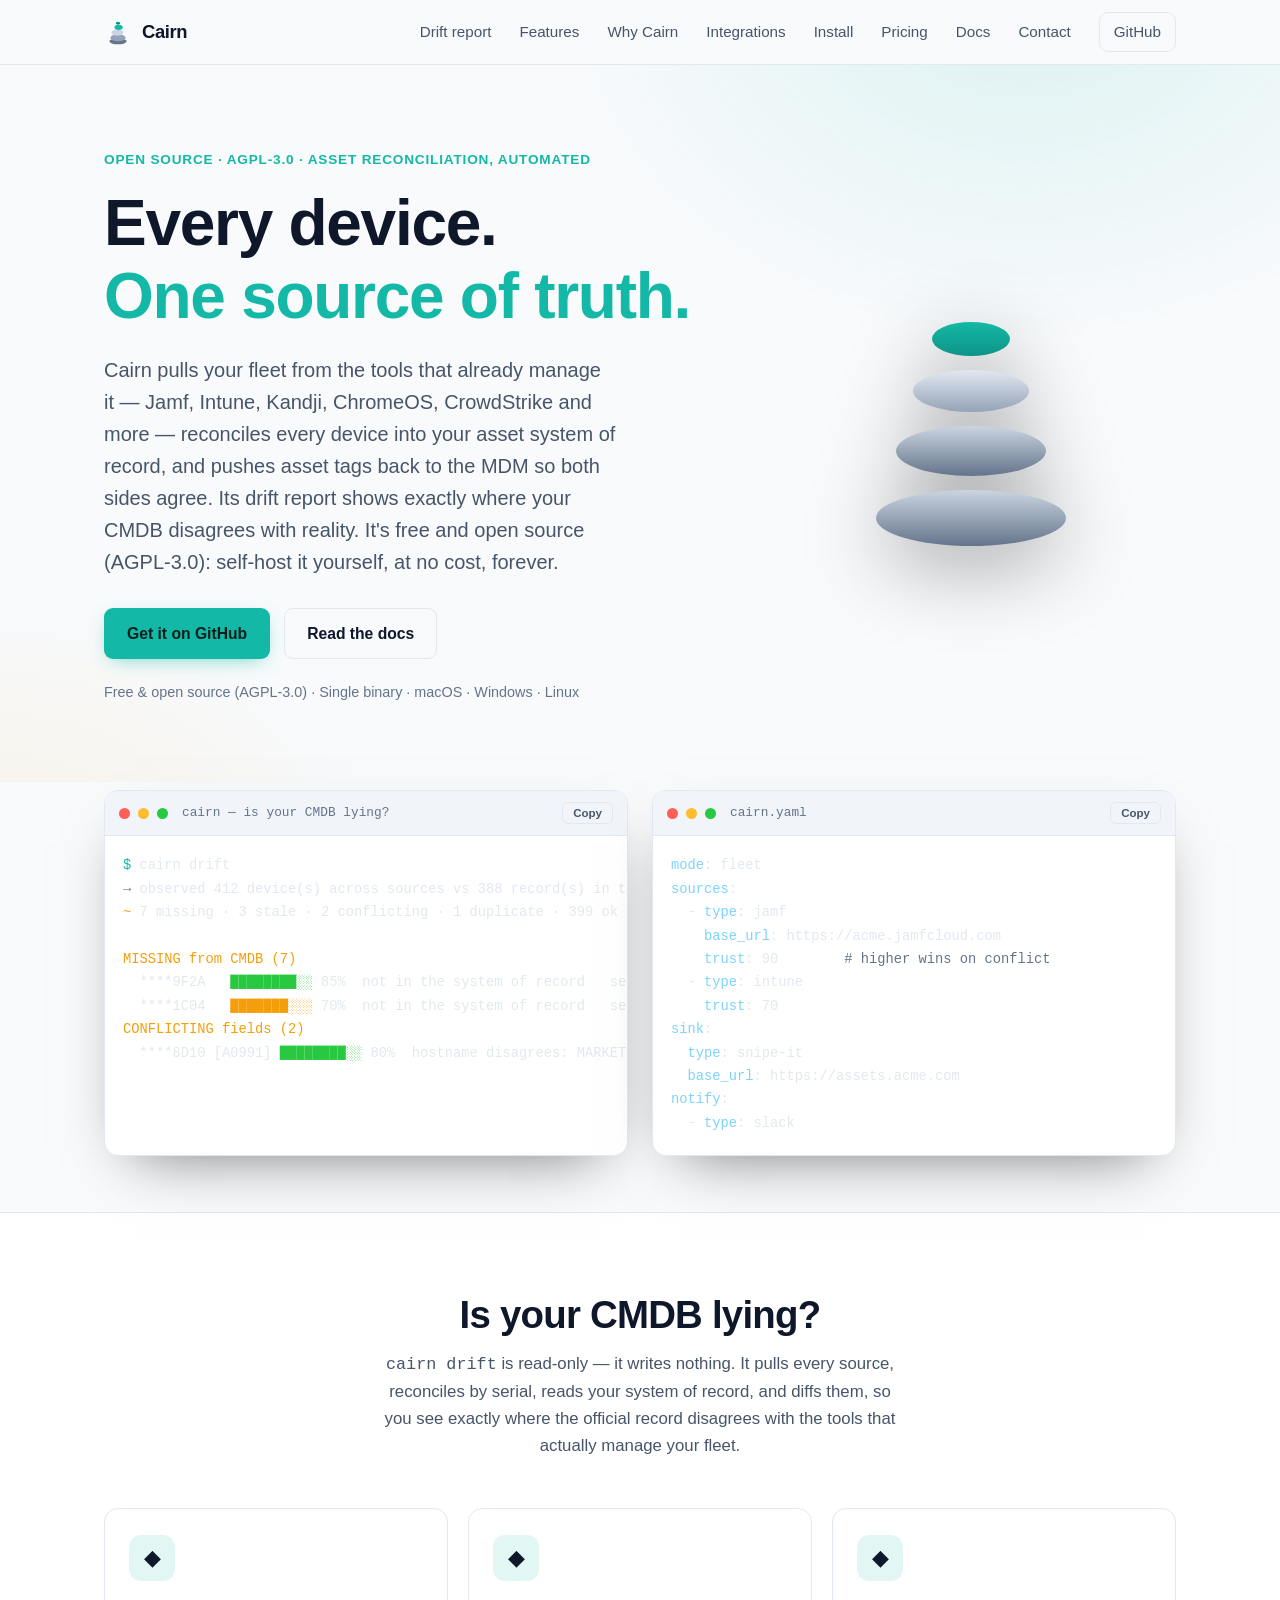
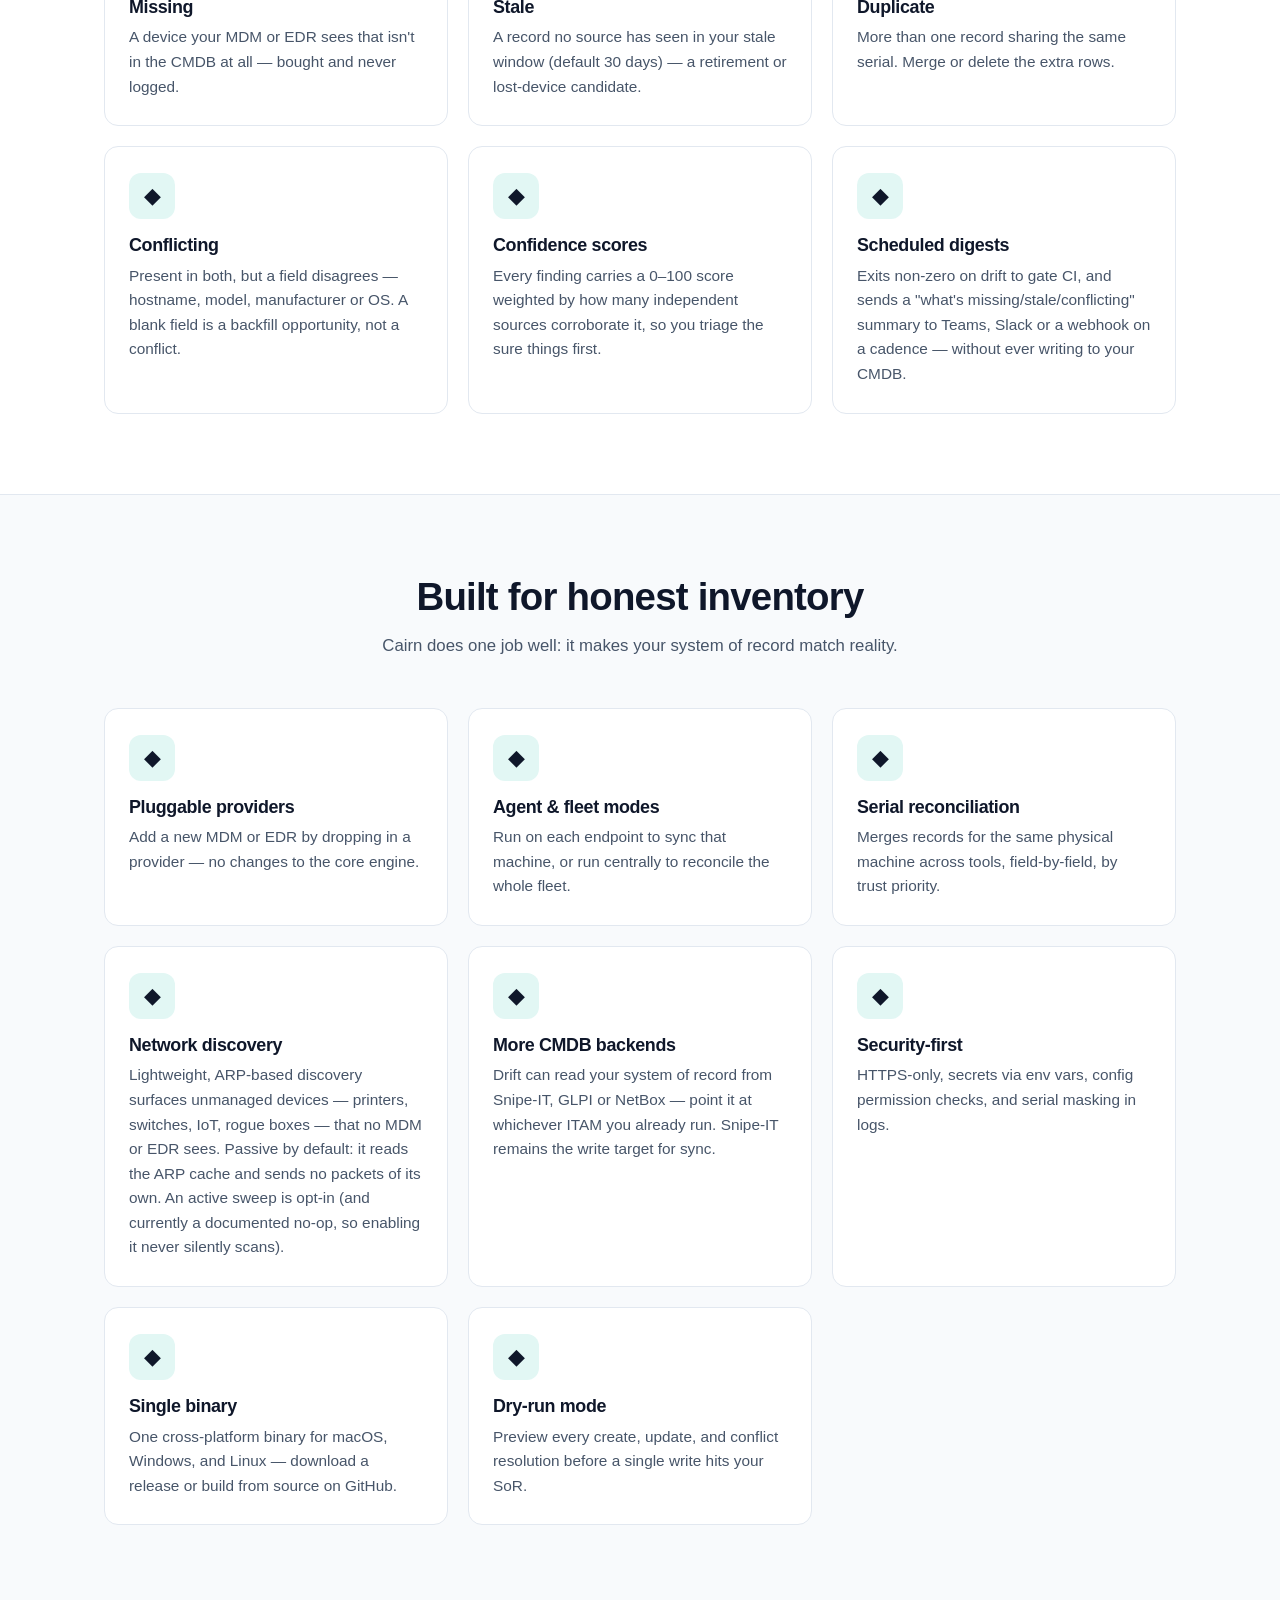
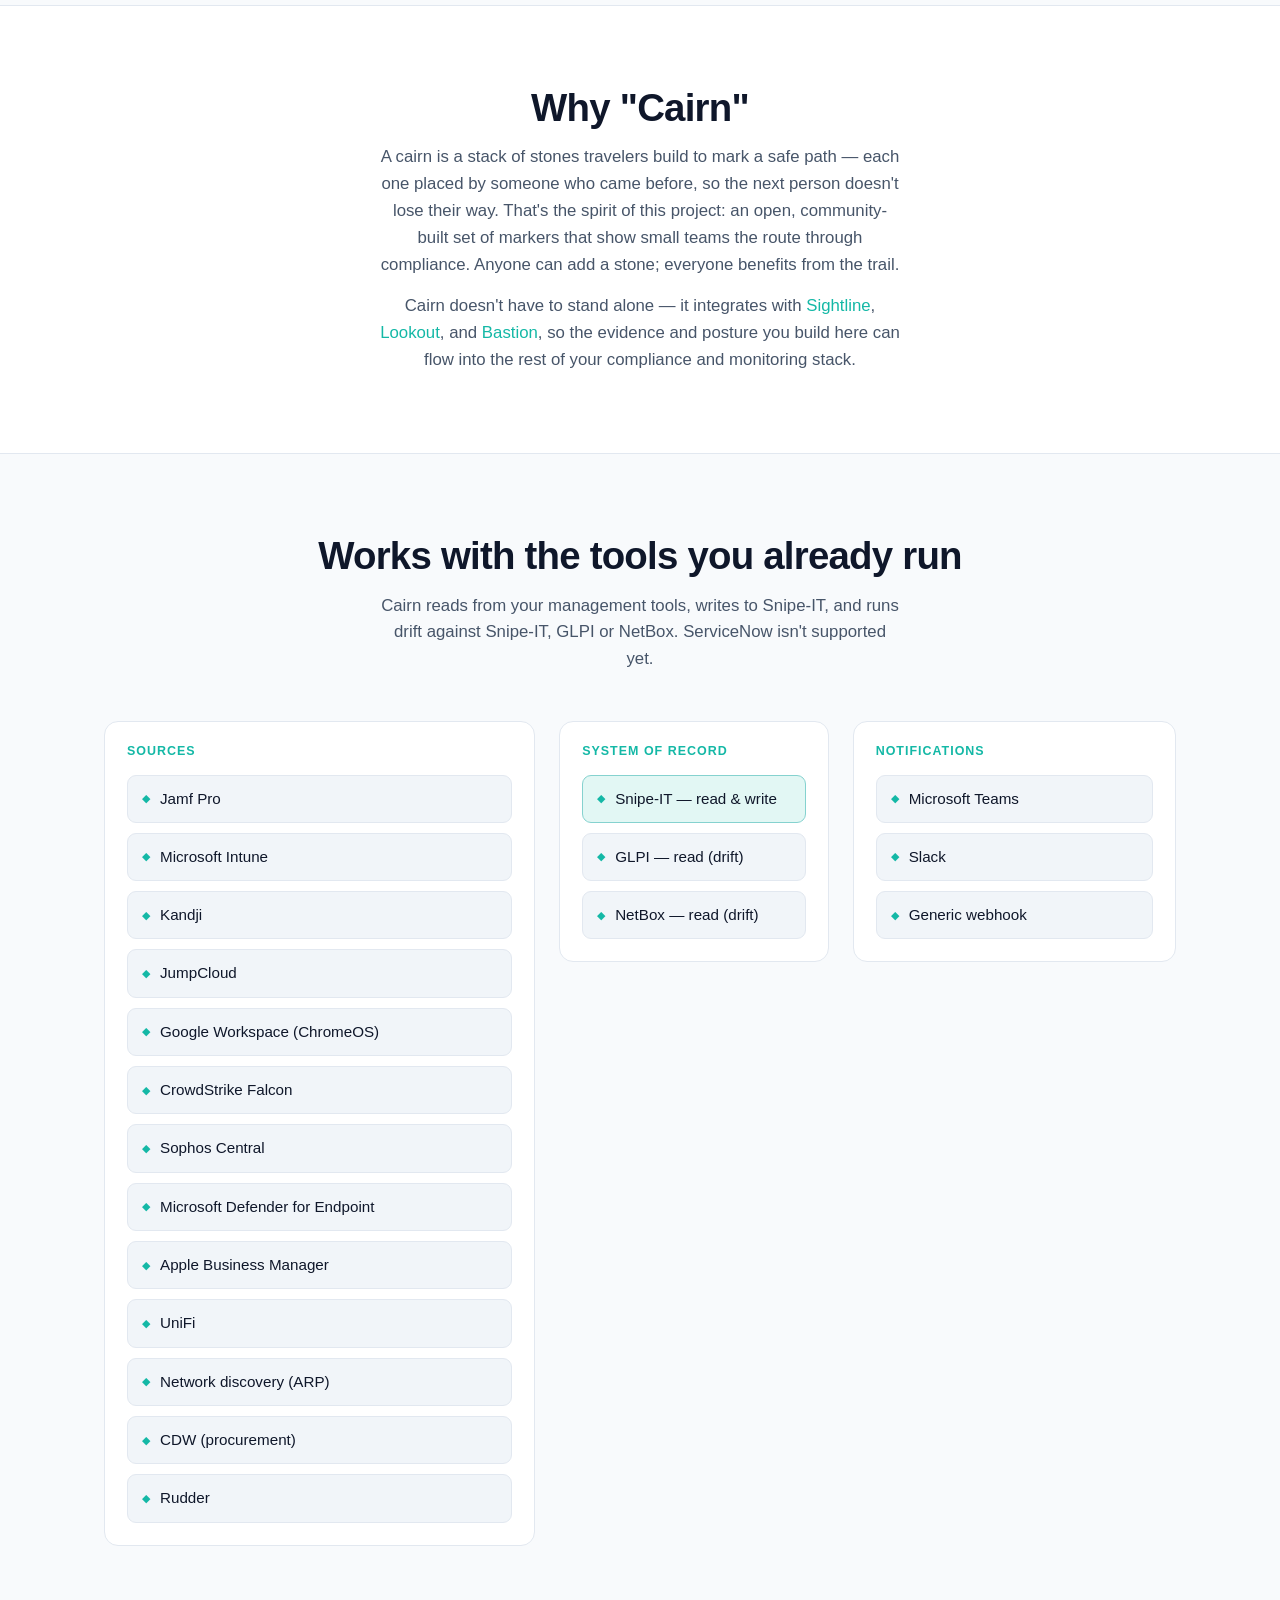
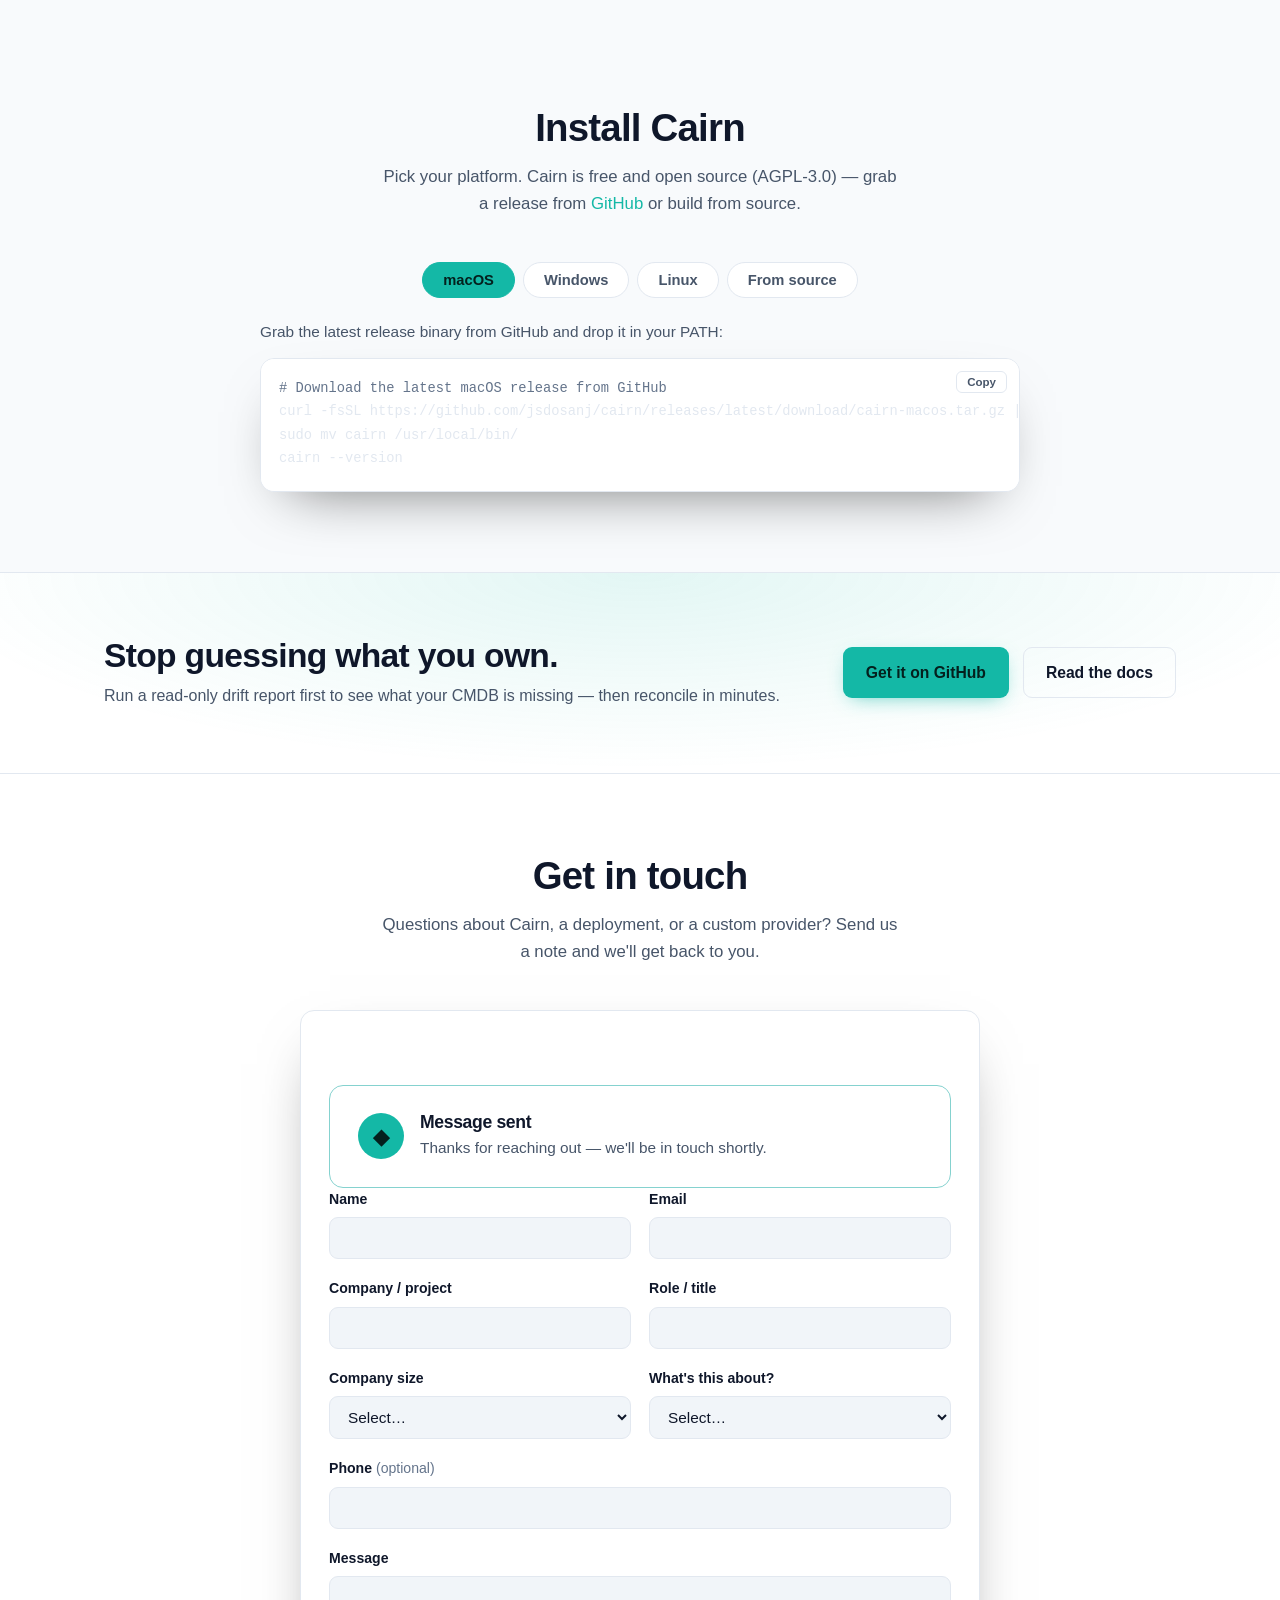
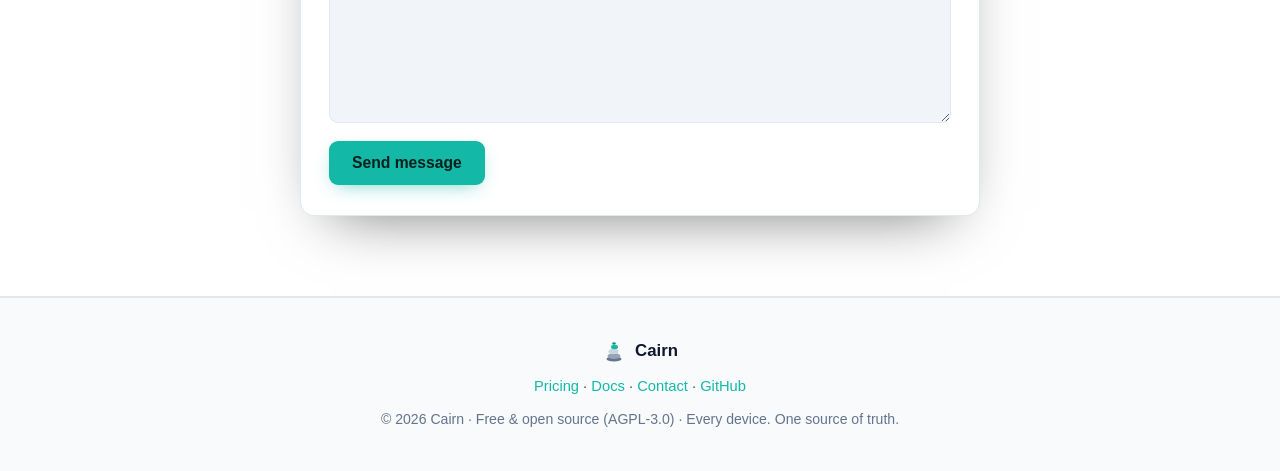
==== site/index.html @ 3c2671d0 "Add 'site/' from commit '2ab74d9936f3f1d1971371002f80a25f2d3b80e1' git-subtree-dir: site git-subtree" ====
<!DOCTYPE html>
<html lang="en">
<head>
  <meta charset="UTF-8">
  <meta name="viewport" content="width=device-width, initial-scale=1.0">
  <meta http-equiv="Content-Security-Policy" content="default-src 'self'; script-src 'self' 'unsafe-inline'; style-src 'self' 'unsafe-inline'; img-src 'self' data:; font-src 'self'; connect-src 'self'; form-action 'self' https://formsubmit.co; frame-ancestors 'none'; base-uri 'self'; object-src 'none'">
  <meta name="referrer" content="strict-origin-when-cross-origin">
  <title>Snipe-IT Reconciliation &amp; Device Sync Tool | Cairn</title>
  <meta name="description" content="Cairn is a free, open-source Snipe-IT reconciliation tool. Sync device inventory from 12+ MDM and EDR sources — Jamf, Intune, CrowdStrike — into one source of truth, and run a drift report that shows where your CMDB disagrees with reality.">
  <link rel="canonical" href="https://dosanjhlabs.com/cairn/">
  <meta name="robots" content="index, follow, max-image-preview:large, max-snippet:-1">
  <meta name="keywords" content="Snipe-IT integration, Snipe-IT sync, device reconciliation, asset reconciliation, IT asset management, drift report, CMDB drift, Jamf to Snipe-IT, Intune Snipe-IT sync, MDM EDR inventory sync, CrowdStrike asset sync, GLPI, NetBox, network discovery, open source asset management, fleet reconciliation tool">
  <meta name="theme-color" content="#0a0f1c">

  <link rel="icon" type="image/svg+xml" href="assets/cairn.svg">
  <link rel="icon" type="image/png" sizes="32x32" href="assets/favicon-32.png">
  <link rel="icon" href="assets/favicon.ico" sizes="any">
  <link rel="apple-touch-icon" href="assets/apple-touch-icon.png">

  <link rel="preconnect" href="https://fonts.googleapis.com">
  <link rel="preconnect" href="https://fonts.gstatic.com" crossorigin>
  <link rel="stylesheet" href="assets/styles.css">

  <meta property="og:type" content="website">
  <meta property="og:site_name" content="Cairn">
  <meta property="og:title" content="Snipe-IT Reconciliation &amp; Device Sync Tool | Cairn">
  <meta property="og:description" content="Cairn is a free, open-source Snipe-IT reconciliation tool. Sync device inventory from 12+ MDM and EDR sources into one source of truth.">
  <meta property="og:url" content="https://dosanjhlabs.com/cairn/">
  <meta property="og:image" content="https://dosanjhlabs.com/cairn/assets/og-image.png">
  <meta property="og:image:width" content="1200">
  <meta property="og:image:height" content="630">
  <meta property="og:image:alt" content="Cairn — Snipe-IT device reconciliation, automated.">

  <meta name="twitter:card" content="summary_large_image">
  <meta name="twitter:title" content="Snipe-IT Reconciliation &amp; Device Sync Tool | Cairn">
  <meta name="twitter:description" content="Free, open-source Snipe-IT reconciliation tool. Sync 12+ MDM and EDR sources into one source of truth.">
  <meta name="twitter:image" content="https://dosanjhlabs.com/cairn/assets/og-image.png">

  <script type="application/ld+json">
  {
    "@context": "https://schema.org",
    "@graph": [
      {
        "@type": "SoftwareApplication",
        "name": "Cairn",
        "applicationCategory": "BusinessApplication",
        "applicationSubCategory": "IT Asset Management",
        "operatingSystem": "Linux, Windows, macOS",
        "url": "https://dosanjhlabs.com/cairn/",
        "downloadUrl": "https://github.com/jsdosanj/cairn/releases",
        "softwareHelp": "https://dosanjhlabs.com/cairn/docs.html",
        "description": "Cairn is a free, open-source device and asset reconciliation tool that pulls device inventory from 12+ MDM and EDR sources (Jamf, Intune, Kandji, JumpCloud, CrowdStrike, Defender, Sophos and more) and syncs one reconciled source of truth into Snipe-IT.",
        "license": "https://www.gnu.org/licenses/agpl-3.0.html",
        "isAccessibleForFree": true,
        "image": "https://dosanjhlabs.com/cairn/assets/og-image.png",
        "offers": {
          "@type": "Offer",
          "price": "0",
          "priceCurrency": "USD",
          "availability": "https://schema.org/InStock"
        },
        "author": {
          "@type": "Organization",
          "name": "Cairn"
        }
      },
      {
        "@type": "SoftwareSourceCode",
        "name": "Cairn",
        "description": "Open-source (AGPL-3.0) fleet and device reconciliation tool that syncs MDM and EDR inventory into Snipe-IT.",
        "codeRepository": "https://github.com/jsdosanj/cairn",
        "license": "https://www.gnu.org/licenses/agpl-3.0.html",
        "programmingLanguage": "Go",
        "url": "https://dosanjhlabs.com/cairn/"
      },
      {
        "@type": "Organization",
        "name": "Cairn",
        "url": "https://dosanjhlabs.com/cairn/",
        "logo": "https://dosanjhlabs.com/cairn/assets/apple-touch-icon.png",
        "sameAs": [
          "https://github.com/jsdosanj/cairn"
        ]
      }
    ]
  }
  </script>
</head>
<body>
  <a class="skip-link" href="#main">Skip to content</a>

  <header class="nav" id="top">
    <div class="container nav__inner">
      <a class="brand" href="#top" aria-label="Cairn home">
        <img class="brand__mark" src="assets/cairn.svg" alt="" width="28" height="28">
        <span class="brand__name">Cairn</span>
      </a>

      <button class="nav__toggle" id="navToggle" aria-label="Toggle navigation menu" aria-expanded="false" aria-controls="navLinks">
        <span class="nav__bar"></span>
        <span class="nav__bar"></span>
        <span class="nav__bar"></span>
      </button>

      <nav class="nav__links" id="navLinks" aria-label="Primary">
        <a href="#drift">Drift report</a>
        <a href="#features">Features</a>
        <a href="#why">Why Cairn</a>
        <a href="#integrations">Integrations</a>
        <a href="#install">Install</a>
        <a href="pricing.html">Pricing</a>
        <a href="docs.html">Docs</a>
        <a href="#contact">Contact</a>
        <a class="nav__github" href="https://github.com/jsdosanj/cairn" target="_blank" rel="noopener">GitHub</a>
      </nav>
    </div>
  </header>

  <main id="main">
    <!-- HERO -->
    <section class="hero">
      <div class="container hero__inner">
        <div class="hero__copy">
          <p class="eyebrow">Open source · AGPL-3.0 · Asset reconciliation, automated</p>
          <h1 class="hero__title">Every device.<br><span class="accent">One source of truth.</span></h1>
          <p class="hero__lead">
            Cairn pulls your fleet from the tools that already manage it — Jamf, Intune,
            Kandji, ChromeOS, CrowdStrike and more — reconciles every device into your
            asset system of record, and pushes asset tags back to the MDM so both sides
            agree. Its drift report shows exactly where your CMDB disagrees with reality.
            It's free and open source (AGPL-3.0): self-host it yourself, at no cost,
            forever.
          </p>
          <div class="hero__cta">
            <a class="btn btn--primary" href="https://github.com/jsdosanj/cairn" target="_blank" rel="noopener">Get it on GitHub</a>
            <a class="btn btn--ghost" href="docs.html">Read the docs</a>
          </div>
          <p class="hero__meta">Free &amp; open source (AGPL-3.0) · Single binary · macOS · Windows · Linux</p>
        </div>

        <div class="hero__art" aria-hidden="true">
          <div class="cairn-stack">
            <span class="stone stone--1"></span>
            <span class="stone stone--2"></span>
            <span class="stone stone--3"></span>
            <span class="stone stone--4"></span>
          </div>
        </div>
      </div>
    </section>

    <!-- TERMINAL / CODE -->
    <section class="demo">
      <div class="container demo__grid">
        <figure class="terminal" aria-label="Example Cairn drift report output">
          <figcaption class="terminal__bar">
            <span class="dot"></span><span class="dot"></span><span class="dot"></span>
            <span class="terminal__title">cairn — is your CMDB lying?</span>
            <button class="copy-btn" type="button" data-copy="#snippet-cmd" aria-label="Copy command">Copy</button>
          </figcaption>
          <pre class="terminal__body"><code id="snippet-cmd"><span class="c-prompt">$</span> cairn drift
<span class="c-muted">→</span> observed 412 device(s) across sources vs 388 record(s) in the CMDB
<span class="c-warn">~</span> 7 missing · 3 stale · 2 conflicting · 1 duplicate · 399 ok

<span class="c-warn">MISSING from CMDB (7)</span>
  ****9F2A   <span class="c-ok">████████░░</span> 85%  not in the system of record   seen by: jamf, crowdstrike
  ****1C04   <span class="c-warn">███████░░░</span> 70%  not in the system of record   seen by: intune
<span class="c-warn">CONFLICTING fields (2)</span>
  ****8D10 [A0991] <span class="c-ok">████████░░</span> 80%  hostname disagrees: MARKETING-07 ≠ mktg-laptop-7</code></pre>
        </figure>

        <figure class="terminal" aria-label="Example Cairn YAML configuration">
          <figcaption class="terminal__bar">
            <span class="dot"></span><span class="dot"></span><span class="dot"></span>
            <span class="terminal__title">cairn.yaml</span>
            <button class="copy-btn" type="button" data-copy="#snippet-yaml" aria-label="Copy config">Copy</button>
          </figcaption>
          <pre class="terminal__body"><code id="snippet-yaml"><span class="c-key">mode</span>: fleet
<span class="c-key">sources</span>:
  - <span class="c-key">type</span>: jamf
    <span class="c-key">base_url</span>: https://acme.jamfcloud.com
    <span class="c-key">trust</span>: 90        <span class="c-muted"># higher wins on conflict</span>
  - <span class="c-key">type</span>: intune
    <span class="c-key">trust</span>: 70
<span class="c-key">sink</span>:
  <span class="c-key">type</span>: snipe-it
  <span class="c-key">base_url</span>: https://assets.acme.com
<span class="c-key">notify</span>:
  - <span class="c-key">type</span>: slack</code></pre>
        </figure>
      </div>
    </section>

    <!-- DRIFT -->
    <section class="section section--alt" id="drift">
      <div class="container">
        <h2 class="section__title">Is your CMDB lying?</h2>
        <p class="section__sub">
          <code>cairn drift</code> is read-only — it writes nothing. It pulls every source,
          reconciles by serial, reads your system of record, and diffs them, so you see
          exactly where the official record disagrees with the tools that actually manage your fleet.
        </p>

        <ul class="grid grid--features">
          <li class="card">
            <span class="card__icon" aria-hidden="true">◆</span>
            <h3>Missing</h3>
            <p>A device your MDM or EDR sees that isn't in the CMDB at all — bought and never logged.</p>
          </li>
          <li class="card">
            <span class="card__icon" aria-hidden="true">◆</span>
            <h3>Stale</h3>
            <p>A record no source has seen in your stale window (default 30 days) — a retirement or lost-device candidate.</p>
          </li>
          <li class="card">
            <span class="card__icon" aria-hidden="true">◆</span>
            <h3>Duplicate</h3>
            <p>More than one record sharing the same serial. Merge or delete the extra rows.</p>
          </li>
          <li class="card">
            <span class="card__icon" aria-hidden="true">◆</span>
            <h3>Conflicting</h3>
            <p>Present in both, but a field disagrees — hostname, model, manufacturer or OS. A blank field is a backfill opportunity, not a conflict.</p>
          </li>
          <li class="card">
            <span class="card__icon" aria-hidden="true">◆</span>
            <h3>Confidence scores</h3>
            <p>Every finding carries a 0–100 score weighted by how many independent sources corroborate it, so you triage the sure things first.</p>
          </li>
          <li class="card">
            <span class="card__icon" aria-hidden="true">◆</span>
            <h3>Scheduled digests</h3>
            <p>Exits non-zero on drift to gate CI, and sends a "what's missing/stale/conflicting" summary to Teams, Slack or a webhook on a cadence — without ever writing to your CMDB.</p>
          </li>
        </ul>
      </div>
    </section>

    <!-- FEATURES -->
    <section class="section" id="features">
      <div class="container">
        <h2 class="section__title">Built for honest inventory</h2>
        <p class="section__sub">Cairn does one job well: it makes your system of record match reality.</p>

        <ul class="grid grid--features">
          <li class="card">
            <span class="card__icon" aria-hidden="true">◆</span>
            <h3>Pluggable providers</h3>
            <p>Add a new MDM or EDR by dropping in a provider — no changes to the core engine.</p>
          </li>
          <li class="card">
            <span class="card__icon" aria-hidden="true">◆</span>
            <h3>Agent &amp; fleet modes</h3>
            <p>Run on each endpoint to sync that machine, or run centrally to reconcile the whole fleet.</p>
          </li>
          <li class="card">
            <span class="card__icon" aria-hidden="true">◆</span>
            <h3>Serial reconciliation</h3>
            <p>Merges records for the same physical machine across tools, field-by-field, by trust priority.</p>
          </li>
          <li class="card">
            <span class="card__icon" aria-hidden="true">◆</span>
            <h3>Network discovery</h3>
            <p>Lightweight, ARP-based discovery surfaces unmanaged devices — printers, switches, IoT, rogue boxes — that no MDM or EDR sees. Passive by default: it reads the ARP cache and sends no packets of its own. An active sweep is opt-in (and currently a documented no-op, so enabling it never silently scans).</p>
          </li>
          <li class="card">
            <span class="card__icon" aria-hidden="true">◆</span>
            <h3>More CMDB backends</h3>
            <p>Drift can read your system of record from Snipe-IT, GLPI or NetBox — point it at whichever ITAM you already run. Snipe-IT remains the write target for sync.</p>
          </li>
          <li class="card">
            <span class="card__icon" aria-hidden="true">◆</span>
            <h3>Security-first</h3>
            <p>HTTPS-only, secrets via env vars, config permission checks, and serial masking in logs.</p>
          </li>
          <li class="card">
            <span class="card__icon" aria-hidden="true">◆</span>
            <h3>Single binary</h3>
            <p>One cross-platform binary for macOS, Windows, and Linux — download a release or build from source on GitHub.</p>
          </li>
          <li class="card">
            <span class="card__icon" aria-hidden="true">◆</span>
            <h3>Dry-run mode</h3>
            <p>Preview every create, update, and conflict resolution before a single write hits your SoR.</p>
          </li>
        </ul>
      </div>
    </section>

    <!-- WHY CAIRN -->
    <section class="section section--alt" id="why">
      <div class="container">
        <h2 class="section__title">Why "Cairn"</h2>
        <p class="section__sub">
          A cairn is a stack of stones travelers build to mark a safe path — each one placed by
          someone who came before, so the next person doesn't lose their way. That's the spirit of
          this project: an open, community-built set of markers that show small teams the route
          through compliance. Anyone can add a stone; everyone benefits from the trail.
        </p>
        <p class="section__sub">
          Cairn doesn't have to stand alone — it integrates with
          <a href="https://dosanjhlabs.com/sightline/" target="_blank" rel="noopener">Sightline</a>,
          <a href="https://dosanjhlabs.com/lookout/" target="_blank" rel="noopener">Lookout</a>, and
          <a href="https://dosanjhlabs.com/bastion/" target="_blank" rel="noopener">Bastion</a>,
          so the evidence and posture you build here can flow into the rest of your compliance and
          monitoring stack.
        </p>
      </div>
    </section>

    <!-- INTEGRATIONS -->
    <section class="section" id="integrations">
      <div class="container">
        <h2 class="section__title">Works with the tools you already run</h2>
        <p class="section__sub">Cairn reads from your management tools, writes to Snipe-IT, and runs drift against Snipe-IT, GLPI or NetBox. ServiceNow isn't supported yet.</p>

        <div class="integrations">
          <div class="integrations__group">
            <h3 class="integrations__label">Sources</h3>
            <ul class="logos">
              <li class="logo"><span class="logo__mark" aria-hidden="true">◆</span> Jamf Pro</li>
              <li class="logo"><span class="logo__mark" aria-hidden="true">◆</span> Microsoft Intune</li>
              <li class="logo"><span class="logo__mark" aria-hidden="true">◆</span> Kandji</li>
              <li class="logo"><span class="logo__mark" aria-hidden="true">◆</span> JumpCloud</li>
              <li class="logo"><span class="logo__mark" aria-hidden="true">◆</span> Google Workspace (ChromeOS)</li>
              <li class="logo"><span class="logo__mark" aria-hidden="true">◆</span> CrowdStrike Falcon</li>
              <li class="logo"><span class="logo__mark" aria-hidden="true">◆</span> Sophos Central</li>
              <li class="logo"><span class="logo__mark" aria-hidden="true">◆</span> Microsoft Defender for Endpoint</li>
              <li class="logo"><span class="logo__mark" aria-hidden="true">◆</span> Apple Business Manager</li>
              <li class="logo"><span class="logo__mark" aria-hidden="true">◆</span> UniFi</li>
              <li class="logo"><span class="logo__mark" aria-hidden="true">◆</span> Network discovery (ARP)</li>
              <li class="logo"><span class="logo__mark" aria-hidden="true">◆</span> CDW (procurement)</li>
              <li class="logo"><span class="logo__mark" aria-hidden="true">◆</span> Rudder</li>
            </ul>
          </div>

          <div class="integrations__group">
            <h3 class="integrations__label">System of record</h3>
            <ul class="logos">
              <li class="logo logo--sink"><span class="logo__mark" aria-hidden="true">◆</span> Snipe-IT — read &amp; write</li>
              <li class="logo"><span class="logo__mark" aria-hidden="true">◆</span> GLPI — read (drift)</li>
              <li class="logo"><span class="logo__mark" aria-hidden="true">◆</span> NetBox — read (drift)</li>
            </ul>
          </div>

          <div class="integrations__group">
            <h3 class="integrations__label">Notifications</h3>
            <ul class="logos">
              <li class="logo"><span class="logo__mark" aria-hidden="true">◆</span> Microsoft Teams</li>
              <li class="logo"><span class="logo__mark" aria-hidden="true">◆</span> Slack</li>
              <li class="logo"><span class="logo__mark" aria-hidden="true">◆</span> Generic webhook</li>
            </ul>
          </div>
        </div>
      </div>
    </section>

    <!-- INSTALL -->
    <section class="section" id="install">
      <div class="container">
        <h2 class="section__title">Install Cairn</h2>
        <p class="section__sub">Pick your platform. Cairn is free and open source (AGPL-3.0) — grab a release from <a href="https://github.com/jsdosanj/cairn" target="_blank" rel="noopener">GitHub</a> or build from source.</p>

        <div class="tabs" role="tablist" aria-label="Install options">
          <button class="tab is-active" role="tab" id="tab-macos" aria-selected="true" aria-controls="panel-macos">macOS</button>
          <button class="tab" role="tab" id="tab-windows" aria-selected="false" aria-controls="panel-windows" tabindex="-1">Windows</button>
          <button class="tab" role="tab" id="tab-linux" aria-selected="false" aria-controls="panel-linux" tabindex="-1">Linux</button>
          <button class="tab" role="tab" id="tab-pip" aria-selected="false" aria-controls="panel-pip" tabindex="-1">From source</button>
        </div>

        <div class="tabpanels">
          <div class="tabpanel is-active" role="tabpanel" id="panel-macos" aria-labelledby="tab-macos">
            <p class="tabpanel__hint">Grab the latest release binary from GitHub and drop it in your PATH:</p>
            <div class="terminal terminal--plain">
              <button class="copy-btn copy-btn--corner" type="button" data-copy="#install-macos" aria-label="Copy macOS install commands">Copy</button>
              <pre class="terminal__body"><code id="install-macos"><span class="c-muted"># Download the latest macOS release from GitHub</span>
curl -fsSL https://github.com/jsdosanj/cairn/releases/latest/download/cairn-macos.tar.gz | tar xz
sudo mv cairn /usr/local/bin/
cairn --version</code></pre>
            </div>
          </div>

          <div class="tabpanel" role="tabpanel" id="panel-windows" aria-labelledby="tab-windows" hidden>
            <p class="tabpanel__hint">Download the release .zip from GitHub and extract it:</p>
            <div class="terminal terminal--plain">
              <button class="copy-btn copy-btn--corner" type="button" data-copy="#install-windows" aria-label="Copy Windows install commands">Copy</button>
              <pre class="terminal__body"><code id="install-windows"><span class="c-muted"># PowerShell — download the latest Windows release and extract</span>
Invoke-WebRequest `
  https://github.com/jsdosanj/cairn/releases/latest/download/cairn-windows-x64.zip `
  -OutFile cairn.zip
Expand-Archive cairn.zip -DestinationPath "$Env:ProgramFiles\Cairn"
cairn --version</code></pre>
            </div>
          </div>

          <div class="tabpanel" role="tabpanel" id="panel-linux" aria-labelledby="tab-linux" hidden>
            <p class="tabpanel__hint">Install the <code>.deb</code> on Debian/Ubuntu, or use the tarball anywhere:</p>
            <div class="terminal terminal--plain">
              <button class="copy-btn copy-btn--corner" type="button" data-copy="#install-linux" aria-label="Copy Linux install commands">Copy</button>
              <pre class="terminal__body"><code id="install-linux"><span class="c-muted"># Debian / Ubuntu (.deb)</span>
curl -fsSLO https://github.com/jsdosanj/cairn/releases/latest/download/cairn-linux.deb
sudo dpkg -i cairn-linux.deb

<span class="c-muted"># Or the portable tarball</span>
curl -fsSL https://github.com/jsdosanj/cairn/releases/latest/download/cairn-linux.tar.gz | tar xz
sudo mv cairn /usr/local/bin/</code></pre>
            </div>
          </div>

          <div class="tabpanel" role="tabpanel" id="panel-pip" aria-labelledby="tab-pip" hidden>
            <p class="tabpanel__hint">Clone the repo and build the open-source binary yourself:</p>
            <div class="terminal terminal--plain">
              <button class="copy-btn copy-btn--corner" type="button" data-copy="#install-pip" aria-label="Copy build-from-source commands">Copy</button>
              <pre class="terminal__body"><code id="install-pip"><span class="c-muted"># Clone and build from source (AGPL-3.0)</span>
git clone https://github.com/jsdosanj/cairn.git
cd cairn
make build &amp;&amp; sudo mv ./bin/cairn /usr/local/bin/

<span class="c-muted"># then generate a starter config</span>
cairn init &gt; cairn.yaml</code></pre>
            </div>
          </div>
        </div>
      </div>
    </section>

    <!-- CTA STRIP -->
    <section class="cta-strip">
      <div class="container cta-strip__inner">
        <div>
          <h2>Stop guessing what you own.</h2>
          <p>Run a read-only drift report first to see what your CMDB is missing — then reconcile in minutes.</p>
        </div>
        <div class="cta-strip__buttons">
          <a class="btn btn--primary" href="https://github.com/jsdosanj/cairn" target="_blank" rel="noopener">Get it on GitHub</a>
          <a class="btn btn--ghost" href="docs.html">Read the docs</a>
        </div>
      </div>
    </section>

    <!-- CONTACT -->
    <section class="section section--alt" id="contact">
      <div class="container contact">
        <h2 class="section__title">Get in touch</h2>
        <p class="section__sub">Questions about Cairn, a deployment, or a custom provider? Send us a note and we'll get back to you.</p>

        <div class="contact__card">
          <div id="ok" class="contact__ok" hidden>
            <span class="contact__ok-icon" aria-hidden="true">◆</span>
            <div>
              <h3>Message sent</h3>
              <p>Thanks for reaching out — we'll be in touch shortly.</p>
            </div>
          </div>

          <form id="cf" class="contact__form" method="POST" data-e="ZG90cy13aGlza3MuNnJAaWNsb3VkLmNvbQ==">
            <input type="hidden" name="_subject" value="New Cairn inquiry">
            <input type="hidden" name="_template" value="table">
            <input type="hidden" name="_captcha" value="false">
            <input type="hidden" name="_autoresponse" value="Thanks for reaching out about Cairn — we've received your message and someone will be in touch shortly. — Cairn, a Dosanjh Labs project">
            <input type="hidden" name="_next" value="https://dosanjhlabs.com/cairn/?sent=1#contact">
            <input type="hidden" name="Source" value="Cairn">
            <input type="text" name="_honey" style="display:none" tabindex="-1" autocomplete="off">

            <div class="contact__row">
              <div class="field">
                <label class="field__label" for="cf-name">Name</label>
                <input class="field__input" id="cf-name" type="text" name="Name" required autocomplete="name">
              </div>
              <div class="field">
                <label class="field__label" for="cf-email">Email</label>
                <input class="field__input" id="cf-email" type="email" name="email" required autocomplete="email">
              </div>
            </div>

            <div class="contact__row">
              <div class="field">
                <label class="field__label" for="cf-company">Company / project</label>
                <input class="field__input" id="cf-company" type="text" name="Company" autocomplete="organization">
              </div>
              <div class="field">
                <label class="field__label" for="cf-role">Role / title</label>
                <input class="field__input" id="cf-role" type="text" name="Role" autocomplete="organization-title">
              </div>
            </div>

            <div class="contact__row">
              <div class="field">
                <label class="field__label" for="cf-size">Company size</label>
                <select class="field__input" id="cf-size" name="Company size">
                  <option value="">Select…</option>
                  <option>Just me</option>
                  <option>2–25 people</option>
                  <option>26–250 people</option>
                  <option>250+ people</option>
                </select>
              </div>
              <div class="field">
                <label class="field__label" for="cf-topic">What's this about?</label>
                <select class="field__input" id="cf-topic" name="Topic">
                  <option value="">Select…</option>
                  <option>Using Cairn</option>
                  <option>Integrating with Sightline / Lookout / Bastion</option>
                  <option>Contributing</option>
                  <option>Support / bug</option>
                  <option>Something else</option>
                </select>
              </div>
            </div>

            <div class="field">
              <label class="field__label" for="cf-phone">Phone <span class="field__opt">(optional)</span></label>
              <input class="field__input" id="cf-phone" type="tel" name="Phone" autocomplete="tel">
            </div>

            <div class="field">
              <label class="field__label" for="cf-message">Message</label>
              <textarea class="field__input field__input--area" id="cf-message" name="Message" rows="5" required></textarea>
            </div>

            <button class="btn btn--primary" type="submit">Send message</button>
          </form>
        </div>
      </div>
    </section>
  </main>

  <footer class="footer">
    <div class="container footer__inner">
      <div class="footer__brand">
        <img src="assets/cairn.svg" alt="Cairn logo" width="24" height="24" loading="lazy" decoding="async">
        <span>Cairn</span>
      </div>
      <p class="footer__meta">
        <a href="pricing.html">Pricing</a> ·
        <a href="docs.html">Docs</a> ·
        <a href="#contact">Contact</a> ·
        <a href="https://github.com/jsdosanj/cairn" target="_blank" rel="noopener">GitHub</a>
      </p>
      <p class="footer__copy">© 2026 Cairn · Free &amp; open source (AGPL-3.0) · Every device. One source of truth.</p>
    </div>
  </footer>

  <script src="assets/main.js" defer></script>
  <script>
   (function(){try{var f=document.getElementById('cf');f.action='https://formsubmit.co/'+atob(f.getAttribute('data-e'));}catch(e){}})();
   if(location.search.indexOf('sent=1')>=0){var o=document.getElementById('ok'),f=document.getElementById('cf');if(o)o.hidden=false;if(f)f.style.display='none';}
  </script>
</body>
</html>
---- site/assets/styles.css ----
/* ============================================================
   Cairn — marketing site styles
   Pure CSS, no frameworks, no build step.
   ============================================================ */

:root {
  /* Palette — slate / stone with a teal accent */
  --stone-50:  #f8fafc;
  --stone-100: #f1f5f9;
  --stone-200: #e2e8f0;
  --stone-300: #cbd5e1;
  --stone-400: #94a3b8;
  --stone-500: #64748b;
  --stone-600: #475569;
  --stone-700: #334155;
  --stone-800: #1e293b;
  --stone-900: #0f172a;
  --stone-950: #0a0f1c;

  --accent:        #14b8a6;
  --accent-strong: #0d9488;
  --accent-soft:   rgba(20, 184, 166, 0.12);
  --amber:         #f59e0b;

  /* Semantic (dark-first) */
  --bg:            var(--stone-950);
  --bg-alt:        var(--stone-900);
  --surface:       #111a2e;
  --surface-2:     #16213b;
  --border:        rgba(148, 163, 184, 0.16);
  --text:          var(--stone-100);
  --text-muted:    var(--stone-400);
  --text-dim:      var(--stone-500);

  --radius:    14px;
  --radius-sm: 9px;
  --container: 1120px;
  --ease: cubic-bezier(0.22, 1, 0.36, 1);

  --font: -apple-system, BlinkMacSystemFont, "Segoe UI", Roboto, Helvetica,
          Arial, "Apple Color Emoji", "Segoe UI Emoji", sans-serif;
  --mono: ui-monospace, SFMono-Regular, "SF Mono", Menlo, Consolas,
          "Liberation Mono", monospace;
}

@media (prefers-color-scheme: light) {
  :root {
    --bg:         var(--stone-50);
    --bg-alt:     #ffffff;
    --surface:    #ffffff;
    --surface-2:  var(--stone-100);
    --border:     var(--stone-200);
    --text:       var(--stone-900);
    --text-muted: var(--stone-600);
    --text-dim:   var(--stone-500);
  }
}

/* ---------- Reset / base ---------- */
*, *::before, *::after { box-sizing: border-box; }

html { scroll-behavior: smooth; }

body {
  margin: 0;
  font-family: var(--font);
  background: var(--bg);
  color: var(--text);
  line-height: 1.6;
  -webkit-font-smoothing: antialiased;
  text-rendering: optimizeLegibility;
}

@media (prefers-reduced-motion: reduce) {
  html { scroll-behavior: auto; }
  * { transition: none !important; animation: none !important; }
}

h1, h2, h3 { line-height: 1.15; letter-spacing: -0.02em; margin: 0; }

a { color: var(--accent); text-decoration: none; }
a:hover { text-decoration: underline; }

img, svg { display: block; max-width: 100%; }

code { font-family: var(--mono); }

.container {
  width: 100%;
  max-width: var(--container);
  margin-inline: auto;
  padding-inline: 24px;
}

.accent { color: var(--accent); }

.skip-link {
  position: absolute;
  left: -9999px;
  top: 0;
  background: var(--accent);
  color: #04201d;
  padding: 10px 16px;
  border-radius: 0 0 var(--radius-sm) 0;
  z-index: 200;
  font-weight: 600;
}
.skip-link:focus { left: 0; }

:focus-visible {
  outline: 2px solid var(--accent);
  outline-offset: 2px;
  border-radius: 4px;
}

/* ---------- Buttons ---------- */
.btn {
  display: inline-flex;
  align-items: center;
  justify-content: center;
  gap: 8px;
  padding: 12px 22px;
  border-radius: var(--radius-sm);
  font-weight: 600;
  font-size: 0.98rem;
  border: 1px solid transparent;
  cursor: pointer;
  transition: transform 0.15s var(--ease), background 0.15s var(--ease),
              border-color 0.15s var(--ease), box-shadow 0.15s var(--ease);
}
.btn:hover { text-decoration: none; transform: translateY(-1px); }
.btn:active { transform: translateY(0); }

.btn--primary {
  background: var(--accent);
  color: #04201d;
  box-shadow: 0 6px 20px -8px rgba(20, 184, 166, 0.7);
}
.btn--primary:hover { background: var(--accent-strong); }

.btn--ghost {
  background: transparent;
  color: var(--text);
  border-color: var(--border);
}
.btn--ghost:hover { border-color: var(--accent); color: var(--accent); }

/* ---------- Nav ---------- */
.nav {
  position: sticky;
  top: 0;
  z-index: 100;
  background: color-mix(in srgb, var(--bg) 86%, transparent);
  backdrop-filter: saturate(140%) blur(10px);
  border-bottom: 1px solid var(--border);
}
.nav__inner {
  display: flex;
  align-items: center;
  justify-content: space-between;
  height: 64px;
}
.brand {
  display: inline-flex;
  align-items: center;
  gap: 10px;
  color: var(--text);
  font-weight: 700;
  font-size: 1.15rem;
  letter-spacing: -0.02em;
}
.brand:hover { text-decoration: none; }
.brand__mark { width: 28px; height: 28px; }

.nav__links {
  display: flex;
  align-items: center;
  gap: 28px;
}
.nav__links a {
  color: var(--text-muted);
  font-weight: 500;
  font-size: 0.95rem;
  transition: color 0.15s var(--ease);
}
.nav__links a:hover { color: var(--text); text-decoration: none; }
.nav__github {
  border: 1px solid var(--border);
  padding: 7px 14px;
  border-radius: var(--radius-sm);
}
.nav__github:hover { border-color: var(--accent); color: var(--accent) !important; }

.nav__toggle {
  display: none;
  flex-direction: column;
  gap: 5px;
  background: none;
  border: 0;
  padding: 8px;
  cursor: pointer;
}
.nav__bar {
  width: 22px;
  height: 2px;
  background: var(--text);
  border-radius: 2px;
  transition: transform 0.2s var(--ease), opacity 0.2s var(--ease);
}

/* ---------- Hero ---------- */
.hero {
  position: relative;
  overflow: hidden;
  padding: 84px 0 64px;
  background:
    radial-gradient(60% 80% at 80% -10%, var(--accent-soft), transparent 60%),
    radial-gradient(50% 60% at 0% 110%, rgba(245, 158, 11, 0.08), transparent 60%);
}
.hero__inner {
  display: grid;
  grid-template-columns: 1.2fr 0.8fr;
  align-items: center;
  gap: 48px;
}
.eyebrow {
  color: var(--accent);
  font-weight: 600;
  font-size: 0.85rem;
  letter-spacing: 0.06em;
  text-transform: uppercase;
  margin: 0 0 16px;
}
.hero__title {
  font-size: clamp(2.4rem, 6vw, 4rem);
  font-weight: 800;
  margin-bottom: 20px;
}
.hero__lead {
  font-size: clamp(1.05rem, 2vw, 1.25rem);
  color: var(--text-muted);
  max-width: 46ch;
  margin: 0 0 30px;
}
.hero__cta { display: flex; gap: 14px; flex-wrap: wrap; }
.hero__meta {
  margin-top: 22px;
  color: var(--text-dim);
  font-size: 0.9rem;
}

/* Stacked-stones art */
.hero__art { display: flex; justify-content: center; }
.cairn-stack {
  display: flex;
  flex-direction: column-reverse;
  align-items: center;
  gap: 14px;
  filter: drop-shadow(0 20px 40px rgba(0, 0, 0, 0.35));
}
.stone {
  display: block;
  border-radius: 50%;
  background: linear-gradient(180deg, var(--stone-300), var(--stone-500));
  animation: float 6s ease-in-out infinite;
}
.stone--1 { width: 190px; height: 56px; }
.stone--2 { width: 150px; height: 50px; animation-delay: 0.3s; }
.stone--3 { width: 116px; height: 42px; animation-delay: 0.6s;
            background: linear-gradient(180deg, var(--stone-200), var(--stone-400)); }
.stone--4 { width: 78px;  height: 34px; animation-delay: 0.9s;
            background: linear-gradient(180deg, var(--accent), var(--accent-strong)); }

@keyframes float {
  0%, 100% { transform: translateY(0); }
  50%      { transform: translateY(-6px); }
}

/* ---------- Demo / terminals ---------- */
.demo { padding: 8px 0 56px; }
.demo__grid {
  display: grid;
  grid-template-columns: 1fr 1fr;
  gap: 24px;
}

.terminal {
  margin: 0;
  background: var(--surface);
  border: 1px solid var(--border);
  border-radius: var(--radius);
  overflow: hidden;
  box-shadow: 0 24px 60px -30px rgba(0, 0, 0, 0.6);
}
.terminal__bar {
  display: flex;
  align-items: center;
  gap: 8px;
  padding: 11px 14px;
  background: var(--surface-2);
  border-bottom: 1px solid var(--border);
}
.dot {
  width: 11px; height: 11px; border-radius: 50%;
  background: var(--stone-600);
}
.dot:nth-child(1) { background: #ff5f57; }
.dot:nth-child(2) { background: #febc2e; }
.dot:nth-child(3) { background: #28c840; }
.terminal__title {
  margin-left: 6px;
  color: var(--text-dim);
  font-size: 0.8rem;
  font-family: var(--mono);
}
.terminal__body {
  margin: 0;
  padding: 18px 18px 20px;
  overflow-x: auto;
  font-family: var(--mono);
  font-size: 0.86rem;
  line-height: 1.7;
  color: var(--stone-200);
}
.terminal--plain { position: relative; }
.terminal--plain .terminal__body { background: var(--surface); }

.c-prompt { color: var(--accent); }
.c-muted  { color: var(--text-dim); }
.c-ok     { color: #28c840; }
.c-warn   { color: var(--amber); }
.c-key    { color: #7dd3fc; }

/* Copy buttons */
.copy-btn {
  margin-left: auto;
  background: transparent;
  border: 1px solid var(--border);
  color: var(--text-muted);
  font-size: 0.72rem;
  font-weight: 600;
  padding: 4px 10px;
  border-radius: 6px;
  cursor: pointer;
  transition: all 0.15s var(--ease);
}
.copy-btn:hover { border-color: var(--accent); color: var(--accent); }
.copy-btn.is-copied { color: var(--accent); border-color: var(--accent); }
.copy-btn--corner {
  position: absolute;
  top: 12px;
  right: 12px;
  z-index: 2;
}

/* ---------- Sections ---------- */
.section { padding: 80px 0; }
.section--alt { background: var(--bg-alt); border-block: 1px solid var(--border); }
.section__title {
  font-size: clamp(1.8rem, 4vw, 2.4rem);
  font-weight: 800;
  text-align: center;
}
.section__sub {
  text-align: center;
  color: var(--text-muted);
  max-width: 56ch;
  margin: 14px auto 0;
  font-size: 1.05rem;
}

/* ---------- Feature grid ---------- */
.grid { list-style: none; margin: 0; padding: 0; display: grid; gap: 20px; }
.grid--features {
  grid-template-columns: repeat(3, 1fr);
  margin-top: 48px;
}
.card {
  background: var(--surface);
  border: 1px solid var(--border);
  border-radius: var(--radius);
  padding: 26px 24px;
  transition: transform 0.2s var(--ease), border-color 0.2s var(--ease),
              box-shadow 0.2s var(--ease);
}
.card:hover {
  transform: translateY(-3px);
  border-color: color-mix(in srgb, var(--accent) 50%, var(--border));
  box-shadow: 0 18px 40px -24px rgba(20, 184, 166, 0.5);
}
.card__icon {
  display: inline-flex;
  align-items: center;
  justify-content: center;
  width: 46px; height: 46px;
  border-radius: 12px;
  background: var(--accent-soft);
  font-size: 1.4rem;
  margin-bottom: 16px;
}
.card h3 { font-size: 1.12rem; margin-bottom: 8px; }
.card p { margin: 0; color: var(--text-muted); font-size: 0.96rem; }

/* ---------- Integrations ---------- */
.integrations {
  display: grid;
  grid-template-columns: 1.6fr 1fr 1.2fr;
  gap: 24px;
  margin-top: 48px;
  align-items: start;
}
.integrations__group {
  background: var(--surface);
  border: 1px solid var(--border);
  border-radius: var(--radius);
  padding: 22px;
}
.integrations__label {
  font-size: 0.78rem;
  text-transform: uppercase;
  letter-spacing: 0.08em;
  color: var(--accent);
  margin-bottom: 16px;
}
.logos { list-style: none; margin: 0; padding: 0; display: grid; gap: 10px; }
.logo {
  display: flex;
  align-items: center;
  gap: 10px;
  padding: 11px 14px;
  border-radius: var(--radius-sm);
  background: var(--surface-2);
  border: 1px solid var(--border);
  font-weight: 500;
  font-size: 0.95rem;
}
.logo__mark { color: var(--accent); font-size: 0.7rem; line-height: 1; }
.logo--sink {
  border-color: color-mix(in srgb, var(--accent) 45%, var(--border));
  background: var(--accent-soft);
}

/* ---------- Tabs / install ---------- */
.tabs {
  display: flex;
  gap: 8px;
  flex-wrap: wrap;
  justify-content: center;
  margin: 44px 0 22px;
}
.tab {
  background: var(--surface);
  border: 1px solid var(--border);
  color: var(--text-muted);
  padding: 9px 20px;
  border-radius: 999px;
  font-weight: 600;
  font-size: 0.92rem;
  cursor: pointer;
  transition: all 0.15s var(--ease);
}
.tab:hover { color: var(--text); border-color: var(--accent); }
.tab.is-active {
  background: var(--accent);
  color: #04201d;
  border-color: var(--accent);
}

.tabpanels { max-width: 760px; margin-inline: auto; }
.tabpanel { display: none; }
.tabpanel.is-active { display: block; }
.tabpanel__hint { color: var(--text-muted); margin: 0 0 14px; font-size: 0.96rem; }
.tabpanel__hint code {
  background: var(--surface-2);
  padding: 1px 6px;
  border-radius: 5px;
  font-size: 0.85em;
}

/* ---------- CTA strip ---------- */
.cta-strip {
  background:
    radial-gradient(80% 140% at 50% 0%, var(--accent-soft), transparent 70%),
    var(--bg-alt);
  border-top: 1px solid var(--border);
  padding: 64px 0;
}
.cta-strip__inner {
  display: flex;
  align-items: center;
  justify-content: space-between;
  gap: 28px;
  flex-wrap: wrap;
}
.cta-strip h2 { font-size: clamp(1.6rem, 3.5vw, 2.1rem); }
.cta-strip p { margin: 8px 0 0; color: var(--text-muted); }
.cta-strip__buttons { display: flex; gap: 14px; flex-wrap: wrap; }

/* ---------- Contact ---------- */
.contact__card {
  max-width: 680px;
  margin: 44px auto 0;
  background: var(--surface);
  border: 1px solid var(--border);
  border-radius: var(--radius);
  padding: 30px 28px;
  box-shadow: 0 24px 60px -30px rgba(0, 0, 0, 0.6);
}
.contact__form { display: grid; gap: 18px; }
.contact__row {
  display: grid;
  grid-template-columns: 1fr 1fr;
  gap: 18px;
}
.field { display: grid; gap: 7px; }
.field__label {
  font-size: 0.88rem;
  font-weight: 600;
  color: var(--text);
}
.field__opt { color: var(--text-dim); font-weight: 500; }
.field__input {
  width: 100%;
  font-family: var(--font);
  font-size: 0.96rem;
  color: var(--text);
  background: var(--surface-2);
  border: 1px solid var(--border);
  border-radius: var(--radius-sm);
  padding: 11px 14px;
  transition: border-color 0.15s var(--ease), box-shadow 0.15s var(--ease);
}
.field__input::placeholder { color: var(--text-dim); }
.field__input:focus {
  outline: none;
  border-color: var(--accent);
  box-shadow: 0 0 0 3px var(--accent-soft);
}
.field__input--area { resize: vertical; min-height: 120px; line-height: 1.6; }
.contact__form .btn { justify-self: start; }

.contact__ok {
  display: flex;
  align-items: center;
  gap: 16px;
  max-width: 680px;
  margin: 44px auto 0;
  background: var(--surface);
  border: 1px solid color-mix(in srgb, var(--accent) 45%, var(--border));
  border-radius: var(--radius);
  padding: 26px 28px;
}
.contact__ok-icon {
  flex: none;
  display: inline-flex;
  align-items: center;
  justify-content: center;
  width: 46px; height: 46px;
  border-radius: 50%;
  background: var(--accent);
  color: #04201d;
  font-size: 1.3rem;
  font-weight: 700;
}
.contact__ok h3 { font-size: 1.1rem; margin-bottom: 4px; }
.contact__ok p { margin: 0; color: var(--text-muted); font-size: 0.96rem; }

/* ---------- Footer ---------- */
.footer {
  border-top: 1px solid var(--border);
  padding: 40px 0;
  background: var(--bg);
}
.footer__inner {
  display: flex;
  flex-direction: column;
  align-items: center;
  gap: 10px;
  text-align: center;
}
.footer__brand {
  display: inline-flex;
  align-items: center;
  gap: 9px;
  font-weight: 700;
  font-size: 1.05rem;
}
.footer__meta { margin: 0; color: var(--text-muted); font-size: 0.92rem; }
.footer__copy { margin: 0; color: var(--text-dim); font-size: 0.88rem; }

/* ---------- Pricing ---------- */
.pricing { padding: 64px 0 80px; }
.pricing__grid {
  display: grid;
  grid-template-columns: repeat(3, 1fr);
  gap: 24px;
  margin-top: 48px;
  align-items: stretch;
}
.price-card {
  display: flex;
  flex-direction: column;
  background: var(--surface);
  border: 1px solid var(--border);
  border-radius: var(--radius);
  padding: 30px 26px;
  transition: transform 0.2s var(--ease), border-color 0.2s var(--ease),
              box-shadow 0.2s var(--ease);
}
.price-card:hover {
  transform: translateY(-3px);
  border-color: color-mix(in srgb, var(--accent) 50%, var(--border));
  box-shadow: 0 18px 40px -24px rgba(20, 184, 166, 0.5);
}
.price-card--featured {
  border-color: color-mix(in srgb, var(--accent) 55%, var(--border));
  box-shadow: 0 24px 60px -30px rgba(20, 184, 166, 0.55);
}
.price-card__badge {
  align-self: flex-start;
  font-size: 0.72rem;
  font-weight: 700;
  letter-spacing: 0.06em;
  text-transform: uppercase;
  color: #04201d;
  background: var(--accent);
  padding: 4px 10px;
  border-radius: 999px;
  margin-bottom: 14px;
}
.price-card__name { font-size: 1.25rem; margin-bottom: 6px; }
.price-card__tagline { color: var(--text-muted); font-size: 0.95rem; margin: 0 0 20px; }
.price-card__price {
  display: flex;
  align-items: baseline;
  gap: 6px;
  margin-bottom: 4px;
}
.price-card__amount { font-size: 2.4rem; font-weight: 800; letter-spacing: -0.02em; }
.price-card__period { color: var(--text-muted); font-size: 0.92rem; }
.price-card__note { color: var(--text-dim); font-size: 0.86rem; margin: 0 0 22px; }
.price-card__features {
  list-style: none;
  margin: 0 0 26px;
  padding: 0;
  display: grid;
  gap: 11px;
}
.price-card__features li {
  display: flex;
  align-items: flex-start;
  gap: 10px;
  color: var(--text-muted);
  font-size: 0.94rem;
}
.price-card__features li::before {
  content: "◆";
  color: var(--accent);
  font-weight: 700;
  flex: none;
}
.price-card .btn { margin-top: auto; width: 100%; }
.pricing__free {
  display: flex;
  justify-content: center;
  gap: 14px;
  flex-wrap: wrap;
  margin-top: 40px;
}
.pricing__foot {
  text-align: center;
  color: var(--text-dim);
  font-size: 0.92rem;
  margin-top: 36px;
}
.pricing .docs__block { max-width: 760px; margin: 56px auto 0; }

/* ---------- Docs ---------- */
.docs { padding: 56px 0 80px; }
.docs__layout {
  display: grid;
  grid-template-columns: 220px 1fr;
  gap: 48px;
  align-items: start;
  margin-top: 40px;
}
.docs__nav {
  position: sticky;
  top: 88px;
  display: grid;
  gap: 4px;
}
.docs__nav-label {
  font-size: 0.74rem;
  text-transform: uppercase;
  letter-spacing: 0.08em;
  color: var(--accent);
  margin: 0 0 10px;
}
.docs__nav a {
  color: var(--text-muted);
  font-size: 0.94rem;
  padding: 7px 10px;
  border-radius: var(--radius-sm);
  border-left: 2px solid transparent;
}
.docs__nav a:hover {
  color: var(--text);
  text-decoration: none;
  background: var(--surface);
  border-left-color: var(--accent);
}
.docs__main { min-width: 0; }
.docs__block { margin-bottom: 56px; scroll-margin-top: 88px; }
.docs__block > h2 {
  font-size: clamp(1.5rem, 3vw, 2rem);
  font-weight: 800;
  margin-bottom: 8px;
}
.docs__lead { color: var(--text-muted); font-size: 1.02rem; margin: 0 0 24px; max-width: 62ch; }
.docs__step {
  background: var(--surface);
  border: 1px solid var(--border);
  border-radius: var(--radius);
  padding: 22px 24px;
  margin-bottom: 16px;
}
.docs__step h3 { font-size: 1.08rem; margin-bottom: 8px; }
.docs__step p { margin: 0; color: var(--text-muted); font-size: 0.96rem; }
.docs__step p + p { margin-top: 10px; }
.docs__step code {
  background: var(--surface-2);
  padding: 1px 6px;
  border-radius: 5px;
  font-size: 0.85em;
}
.faq {
  border: 1px solid var(--border);
  border-radius: var(--radius);
  background: var(--surface);
  overflow: hidden;
}
.faq__item { border-bottom: 1px solid var(--border); }
.faq__item:last-child { border-bottom: 0; }
.faq__item > summary {
  list-style: none;
  cursor: pointer;
  padding: 18px 22px;
  font-weight: 600;
  font-size: 1rem;
  display: flex;
  align-items: center;
  justify-content: space-between;
  gap: 16px;
}
.faq__item > summary::-webkit-details-marker { display: none; }
.faq__item > summary::after {
  content: "+";
  color: var(--accent);
  font-size: 1.3rem;
  font-weight: 400;
  flex: none;
  transition: transform 0.2s var(--ease);
}
.faq__item[open] > summary::after { transform: rotate(45deg); }
.faq__item > summary:hover { color: var(--accent); }
.faq__answer { padding: 0 22px 20px; color: var(--text-muted); font-size: 0.96rem; }
.faq__answer p { margin: 0; }
.support-card {
  background: var(--surface);
  border: 1px solid var(--border);
  border-radius: var(--radius);
  padding: 28px 26px;
  display: flex;
  flex-wrap: wrap;
  align-items: center;
  justify-content: space-between;
  gap: 20px;
}
.support-card h3 { font-size: 1.15rem; margin-bottom: 6px; }
.support-card p { margin: 0; color: var(--text-muted); font-size: 0.96rem; max-width: 48ch; }

/* ---------- Responsive ---------- */
@media (max-width: 880px) {
  .pricing__grid { grid-template-columns: 1fr; }
  .docs__layout { grid-template-columns: 1fr; gap: 24px; }
  .docs__nav { position: static; }
}
@media (max-width: 880px) {
  .nav__toggle { display: flex; }
  .nav__links {
    position: absolute;
    top: 64px;
    left: 0;
    right: 0;
    flex-direction: column;
    align-items: stretch;
    gap: 0;
    background: var(--bg);
    border-bottom: 1px solid var(--border);
    padding: 8px 24px 18px;
    transform: translateY(-12px);
    opacity: 0;
    pointer-events: none;
    transition: opacity 0.18s var(--ease), transform 0.18s var(--ease);
  }
  .nav__links.is-open {
    transform: translateY(0);
    opacity: 1;
    pointer-events: auto;
  }
  .nav__links a { padding: 12px 4px; border-bottom: 1px solid var(--border); }
  .nav__github { text-align: center; margin-top: 10px; border-bottom: 0 !important; }

  .hero__inner { grid-template-columns: 1fr; }
  .hero__art { order: -1; }
  .demo__grid { grid-template-columns: 1fr; }
  .contact__row { grid-template-columns: 1fr; }
  .grid--features { grid-template-columns: 1fr 1fr; }
  .integrations { grid-template-columns: 1fr; }
}

@media (max-width: 560px) {
  .hero { padding: 56px 0 44px; }
  .section { padding: 60px 0; }
  .grid--features { grid-template-columns: 1fr; }
  .cta-strip__inner { flex-direction: column; align-items: flex-start; }
  .stone--1 { width: 150px; }
  .stone--2 { width: 120px; }
  .stone--3 { width: 92px; }
  .stone--4 { width: 64px; }
}
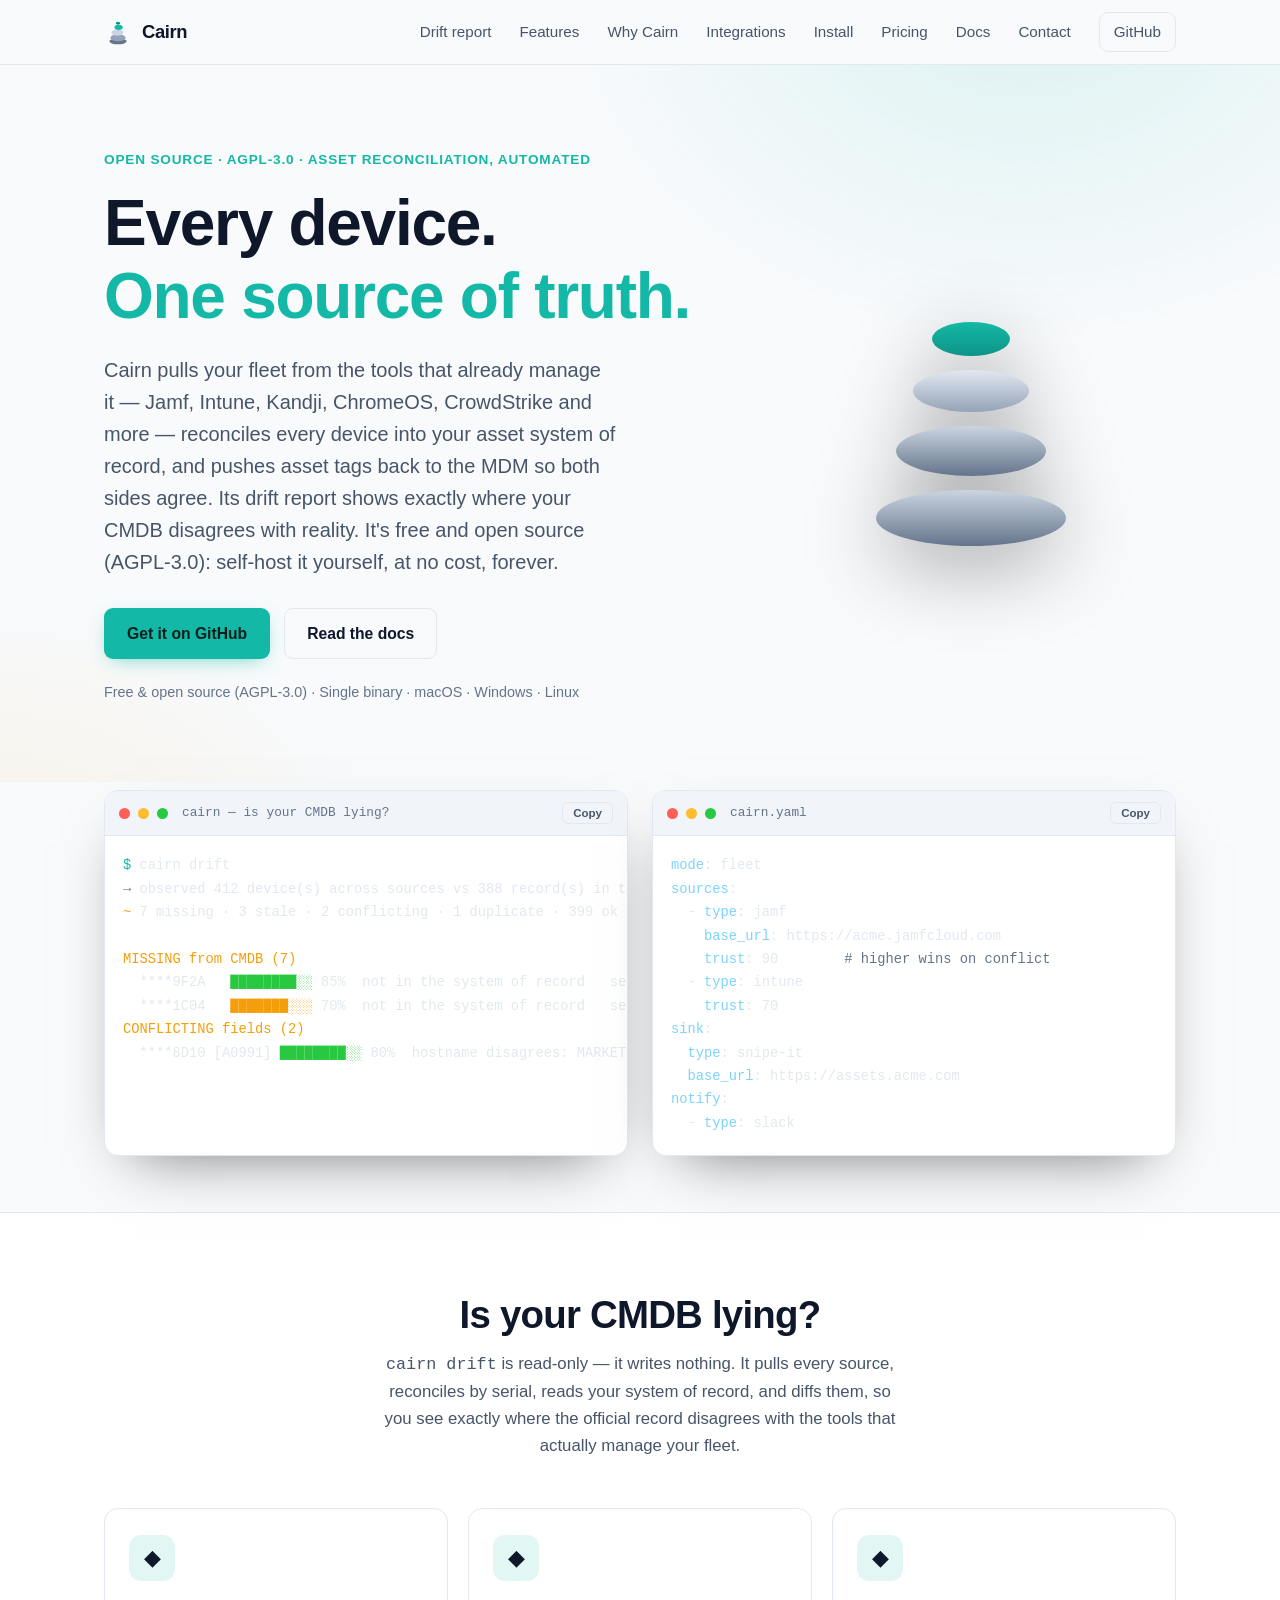
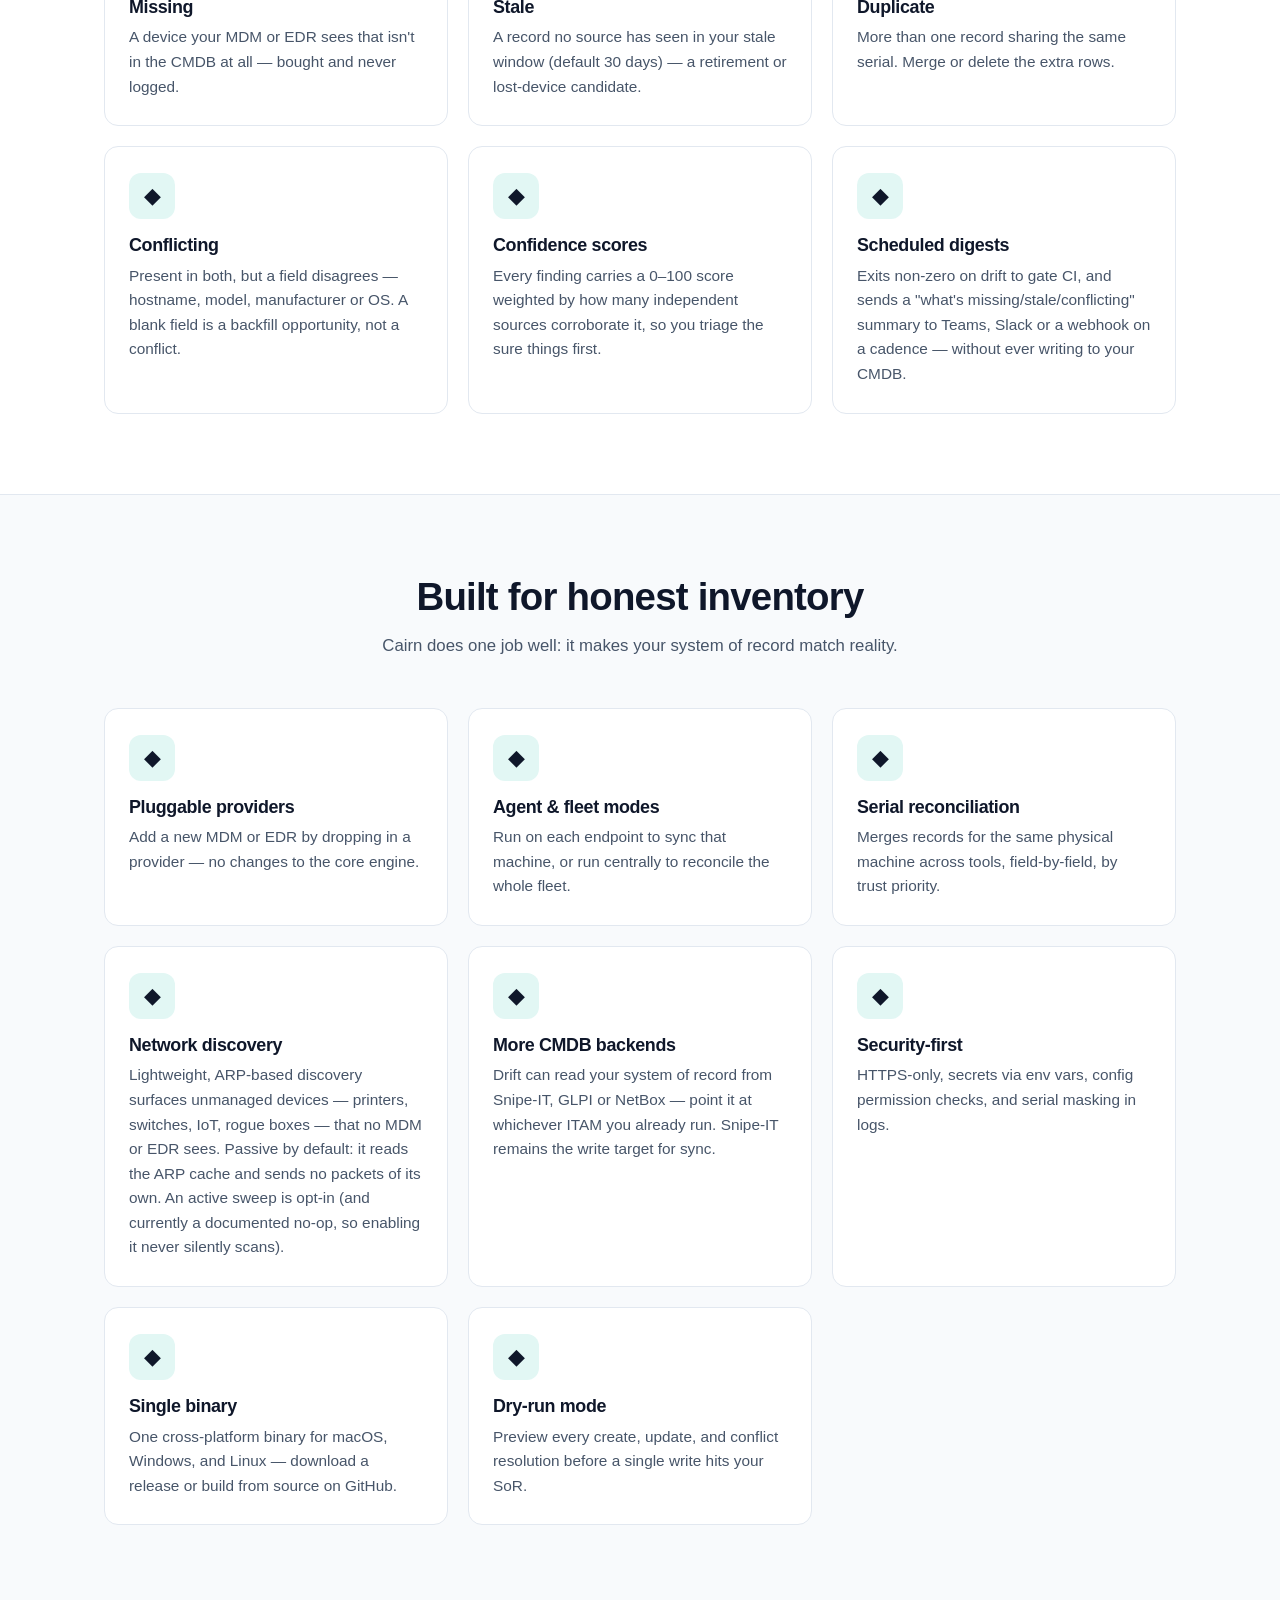
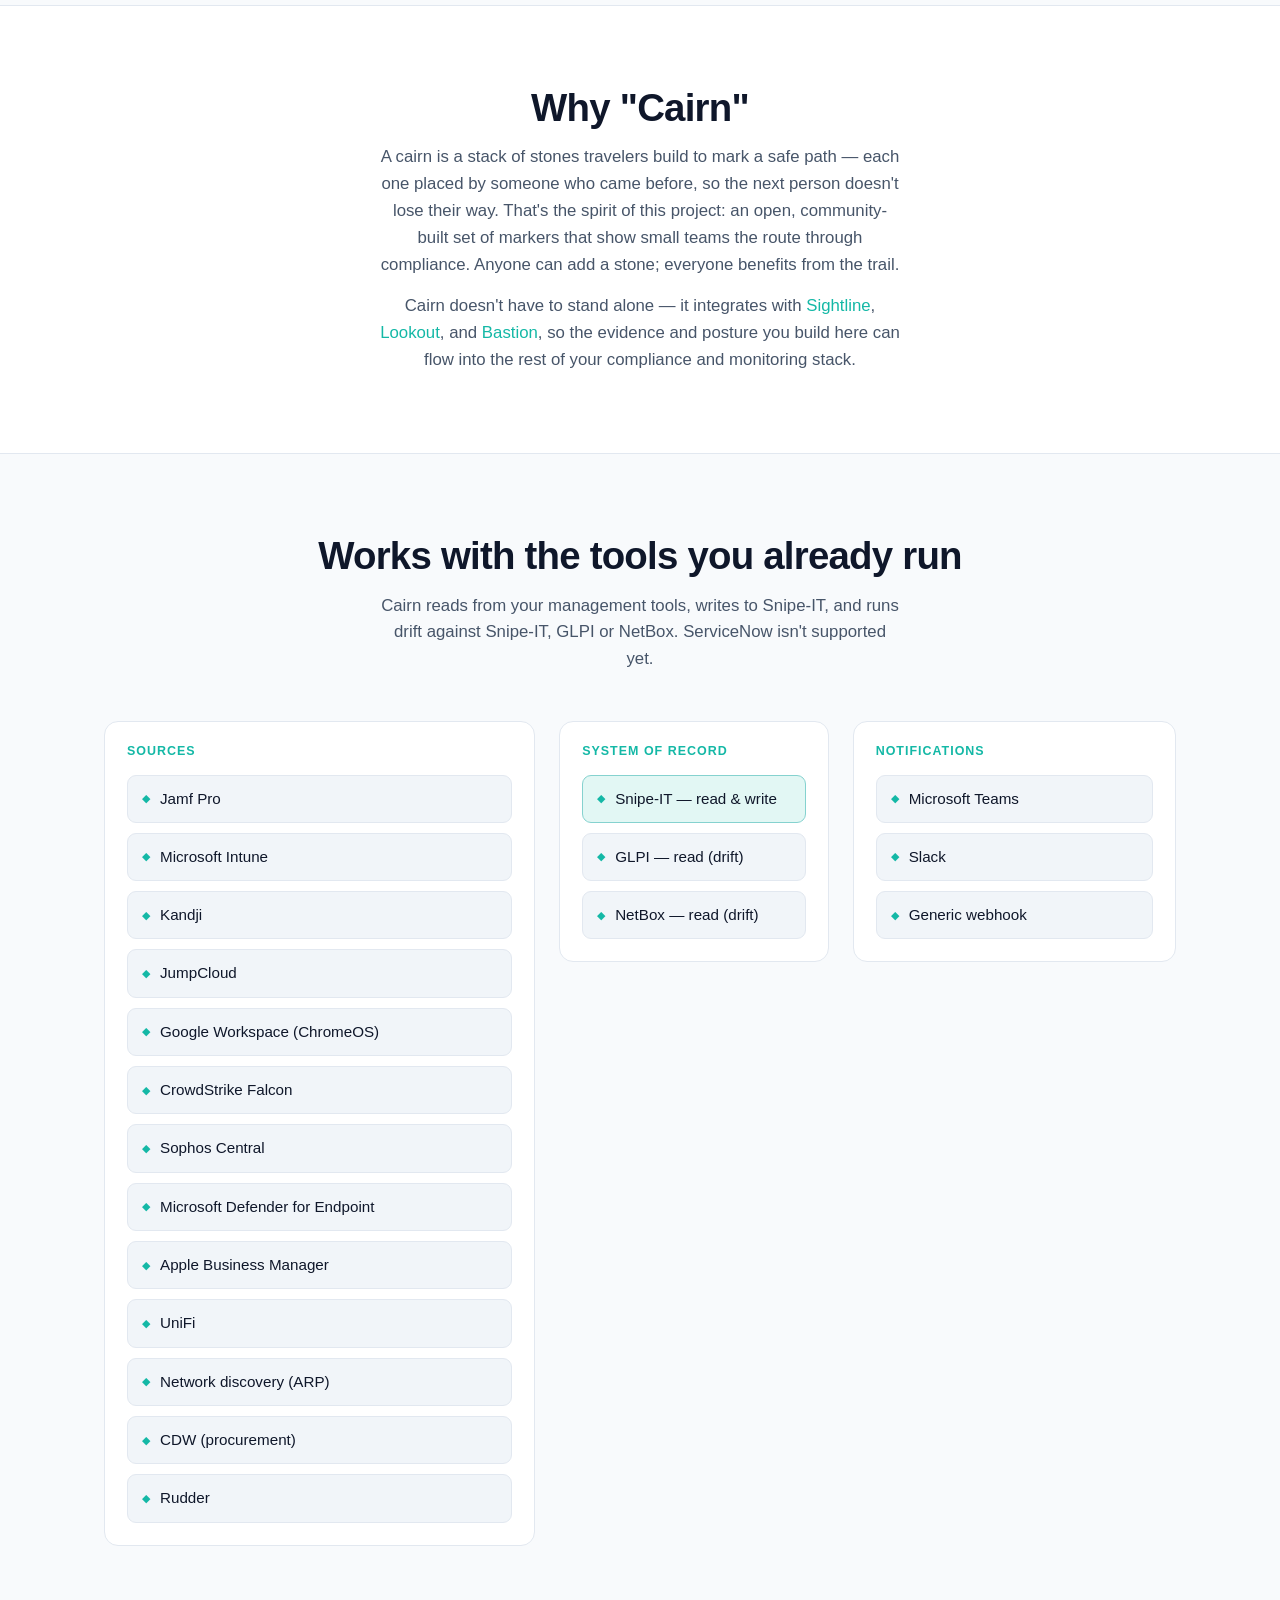
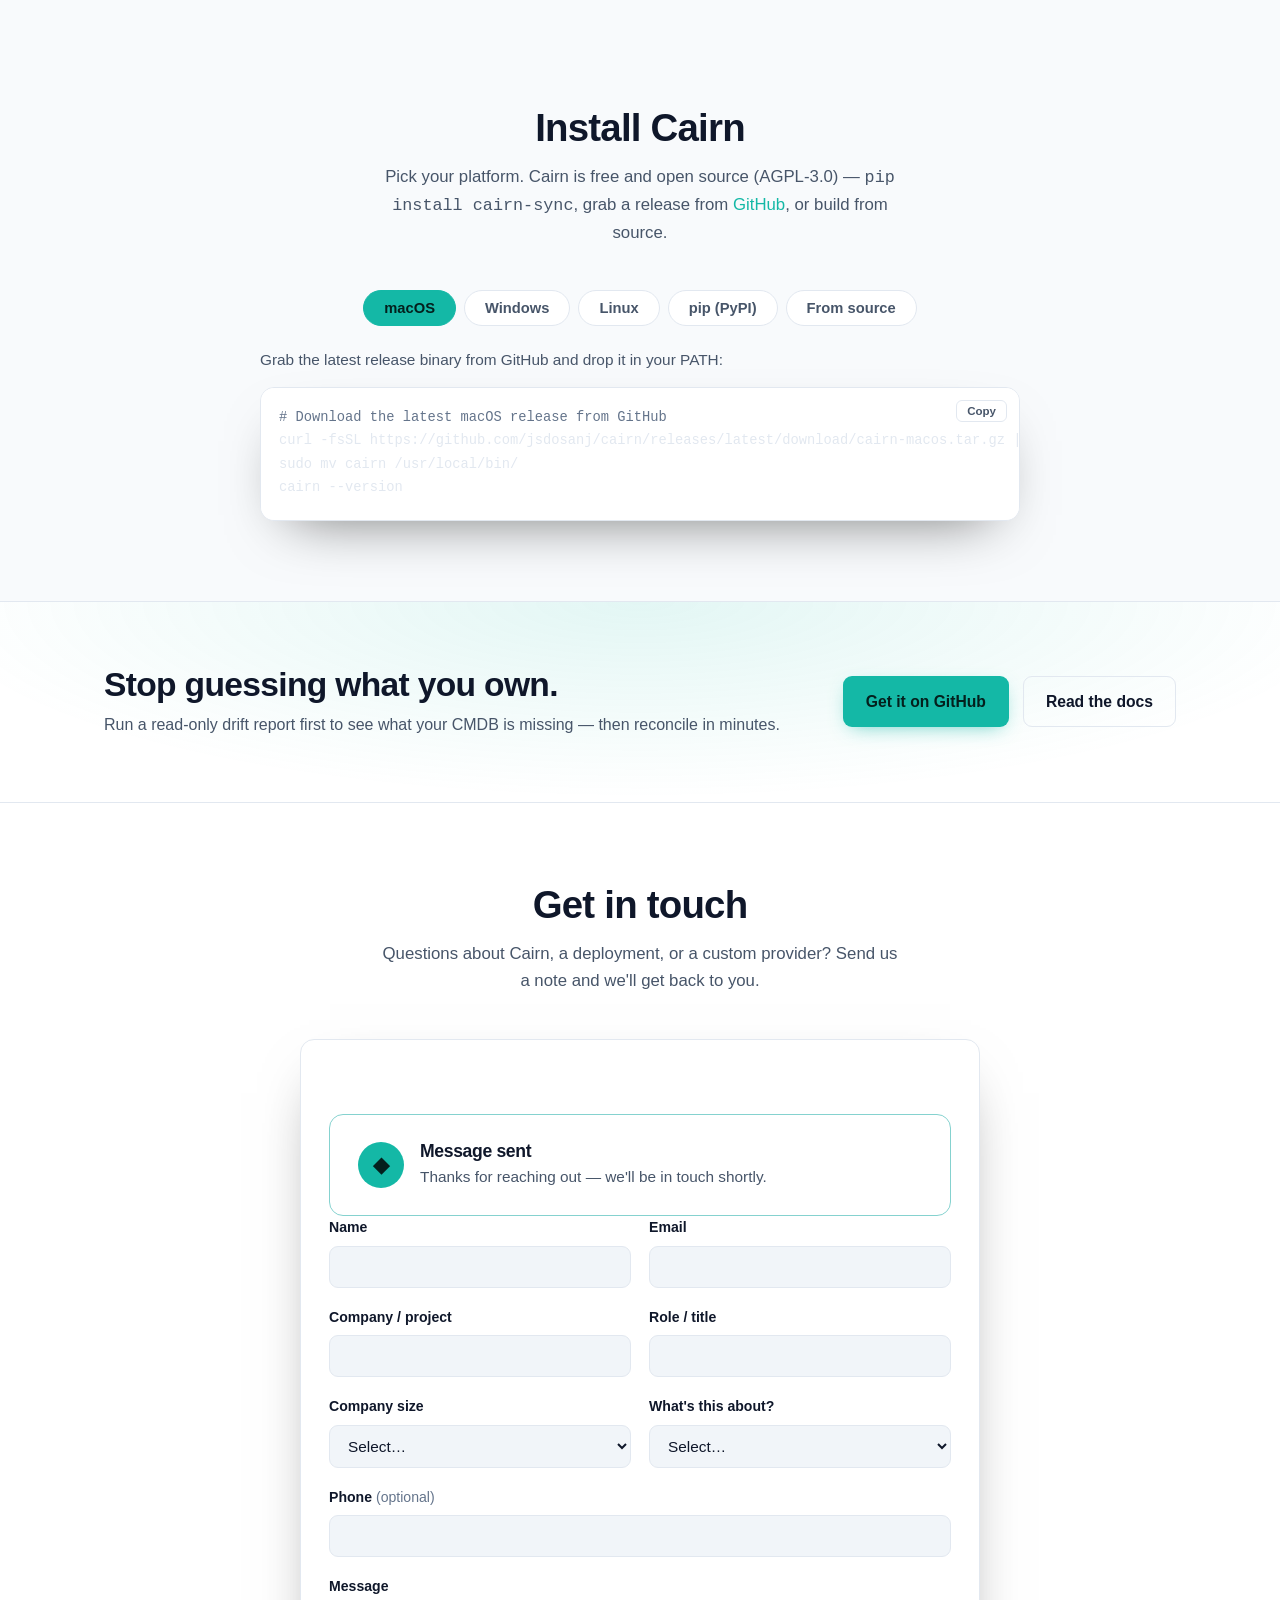
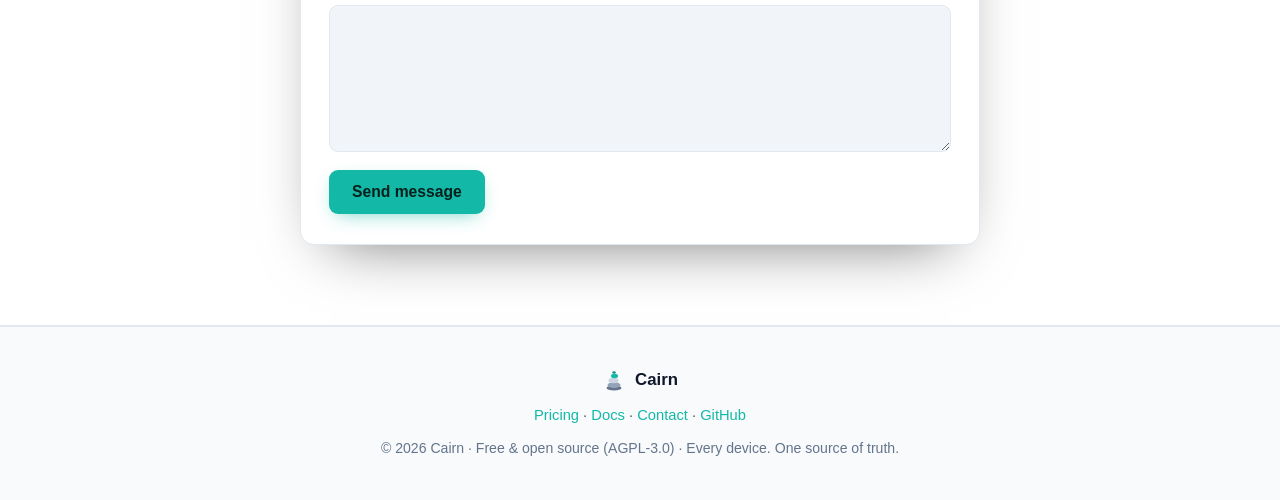
==== commit 16207958: "site: add pip (PyPI) install path — pip install cairn-sync Cairn is now published on PyPI as cairn-s" ====
--- a/site/index.html
+++ b/site/index.html
@@ -359,12 +359,13 @@
     <section class="section" id="install">
       <div class="container">
         <h2 class="section__title">Install Cairn</h2>
-        <p class="section__sub">Pick your platform. Cairn is free and open source (AGPL-3.0) — grab a release from <a href="https://github.com/jsdosanj/cairn" target="_blank" rel="noopener">GitHub</a> or build from source.</p>
+        <p class="section__sub">Pick your platform. Cairn is free and open source (AGPL-3.0) — <code>pip install cairn-sync</code>, grab a release from <a href="https://github.com/jsdosanj/cairn" target="_blank" rel="noopener">GitHub</a>, or build from source.</p>
 
         <div class="tabs" role="tablist" aria-label="Install options">
           <button class="tab is-active" role="tab" id="tab-macos" aria-selected="true" aria-controls="panel-macos">macOS</button>
           <button class="tab" role="tab" id="tab-windows" aria-selected="false" aria-controls="panel-windows" tabindex="-1">Windows</button>
           <button class="tab" role="tab" id="tab-linux" aria-selected="false" aria-controls="panel-linux" tabindex="-1">Linux</button>
+          <button class="tab" role="tab" id="tab-pypi" aria-selected="false" aria-controls="panel-pypi" tabindex="-1">pip (PyPI)</button>
           <button class="tab" role="tab" id="tab-pip" aria-selected="false" aria-controls="panel-pip" tabindex="-1">From source</button>
         </div>
 
@@ -404,6 +405,16 @@
 <span class="c-muted"># Or the portable tarball</span>
 curl -fsSL https://github.com/jsdosanj/cairn/releases/latest/download/cairn-linux.tar.gz | tar xz
 sudo mv cairn /usr/local/bin/</code></pre>
+            </div>
+          </div>
+
+          <div class="tabpanel" role="tabpanel" id="panel-pypi" aria-labelledby="tab-pypi" hidden>
+            <p class="tabpanel__hint">Install from PyPI with pip (Python 3.9+):</p>
+            <div class="terminal terminal--plain">
+              <button class="copy-btn copy-btn--corner" type="button" data-copy="#install-pypi" aria-label="Copy pip install commands">Copy</button>
+              <pre class="terminal__body"><code id="install-pypi"><span class="c-muted"># Install from PyPI</span>
+pip install cairn-sync
+cairn --version</code></pre>
             </div>
           </div>
 
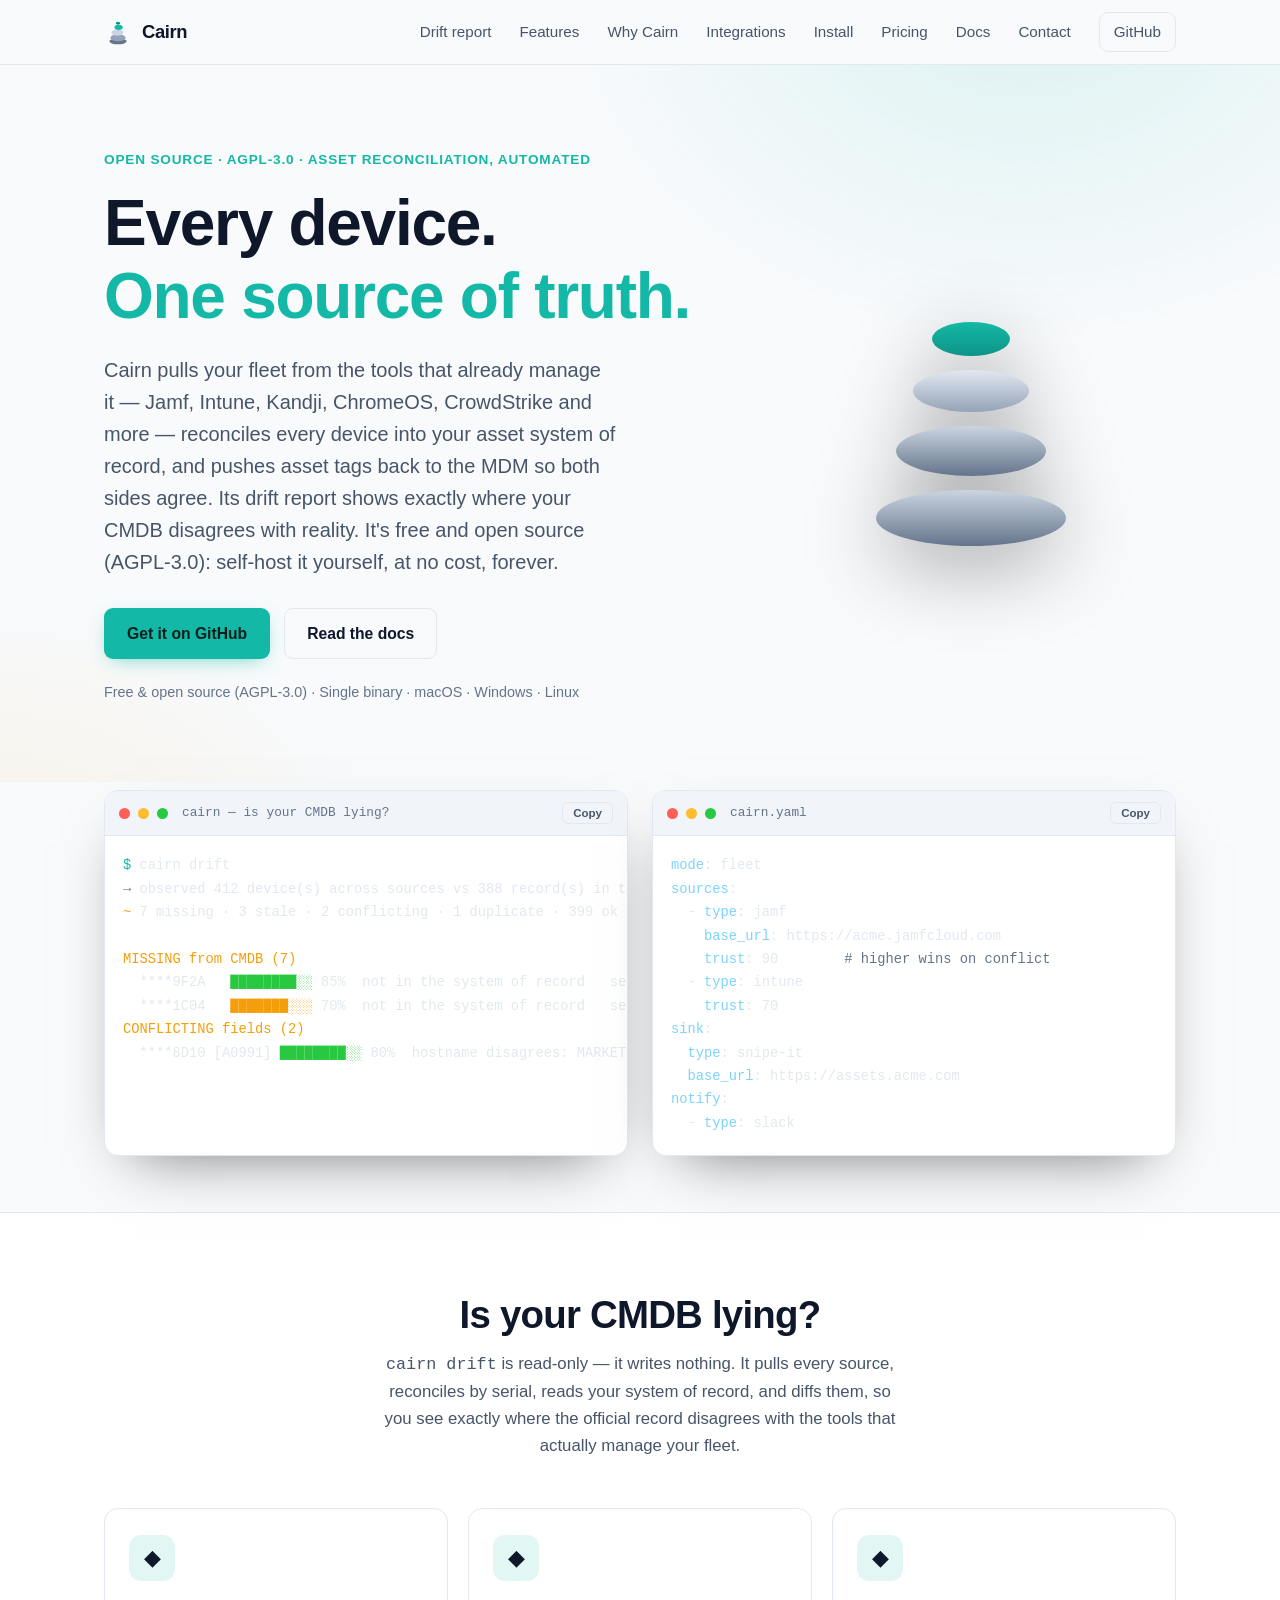
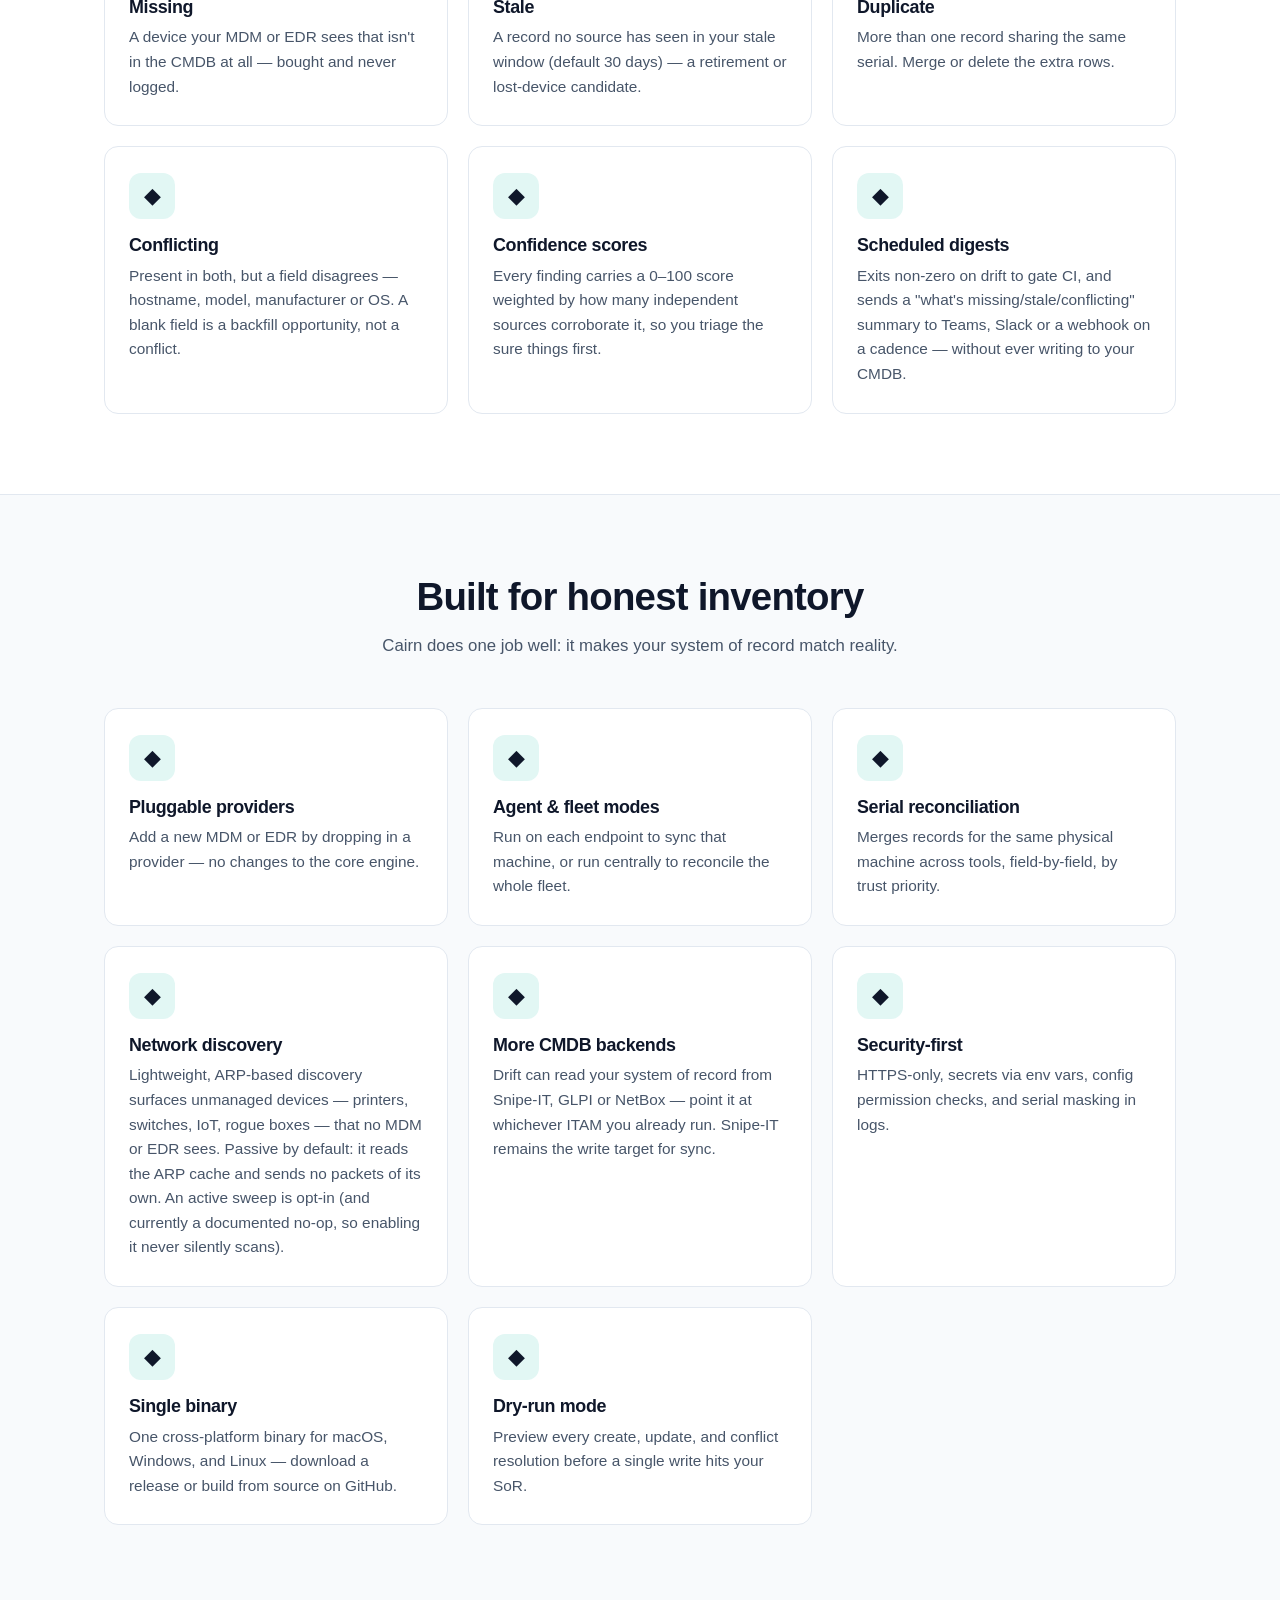
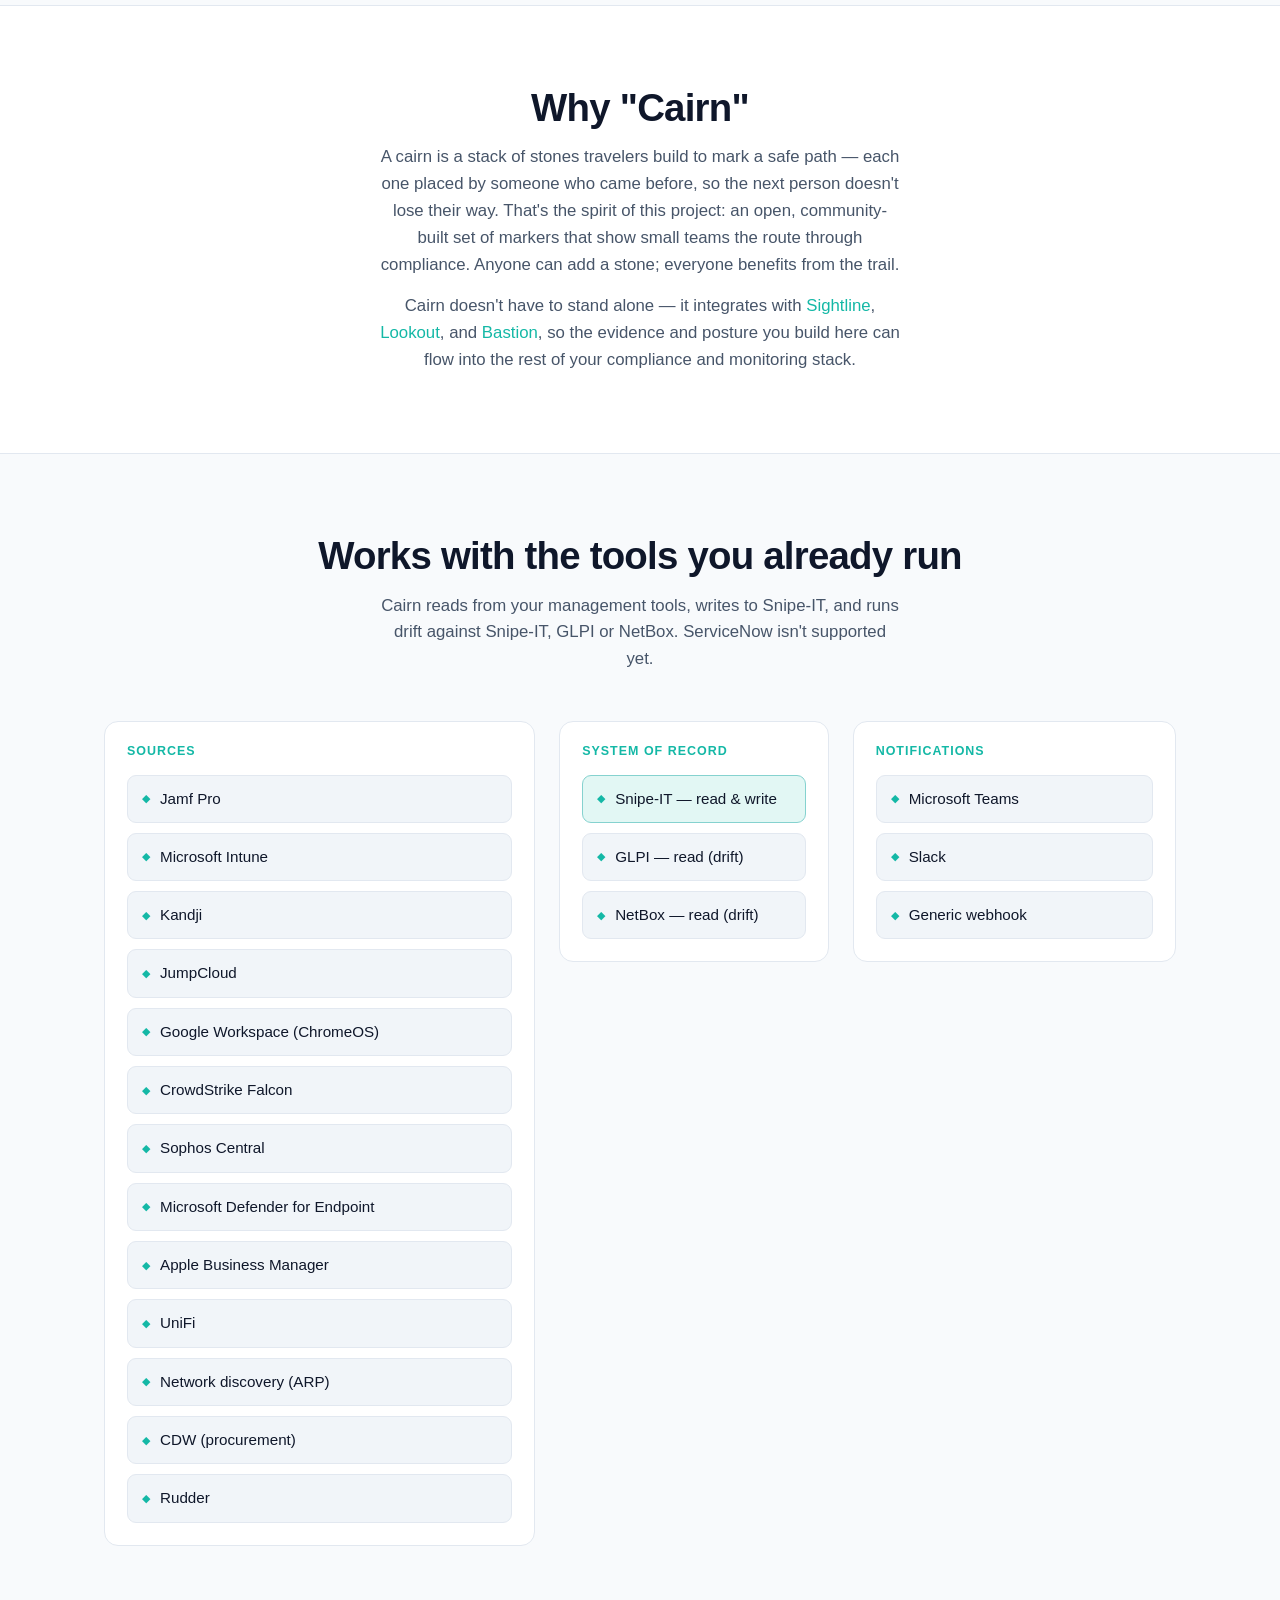
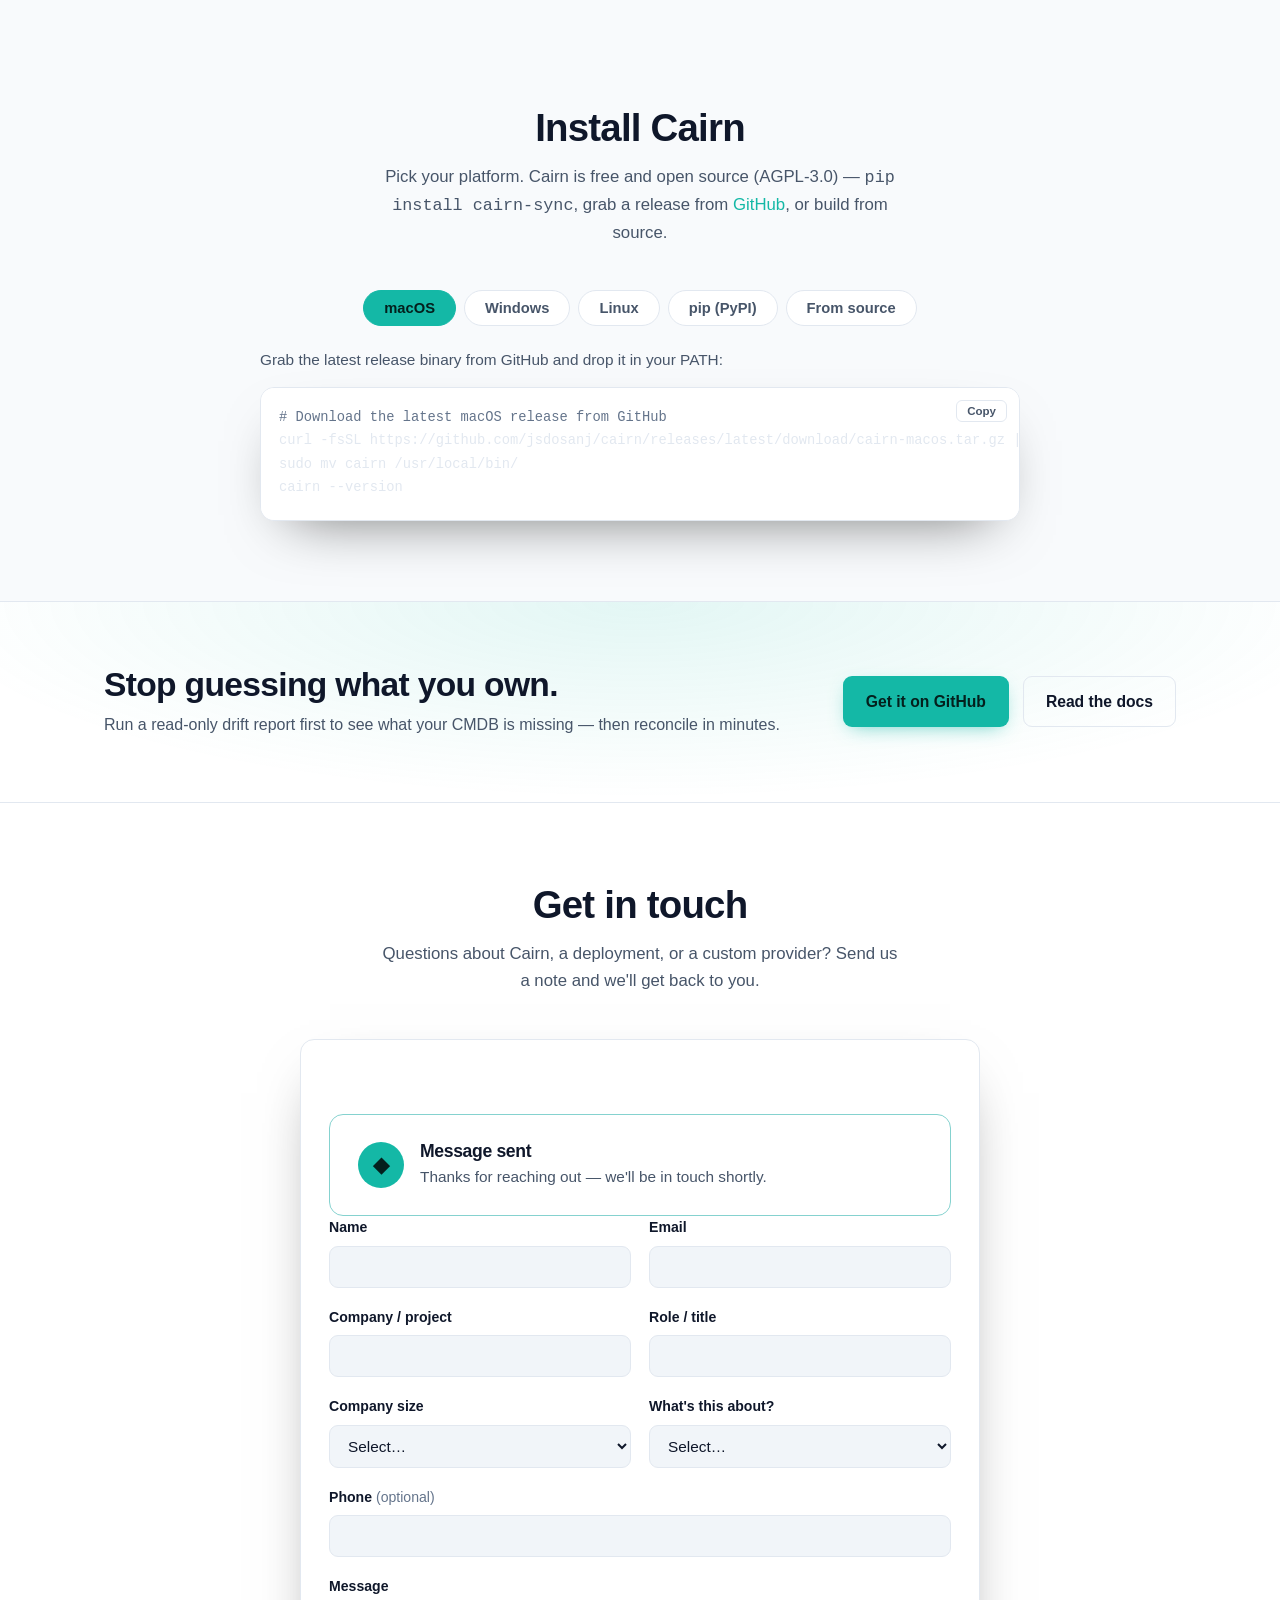
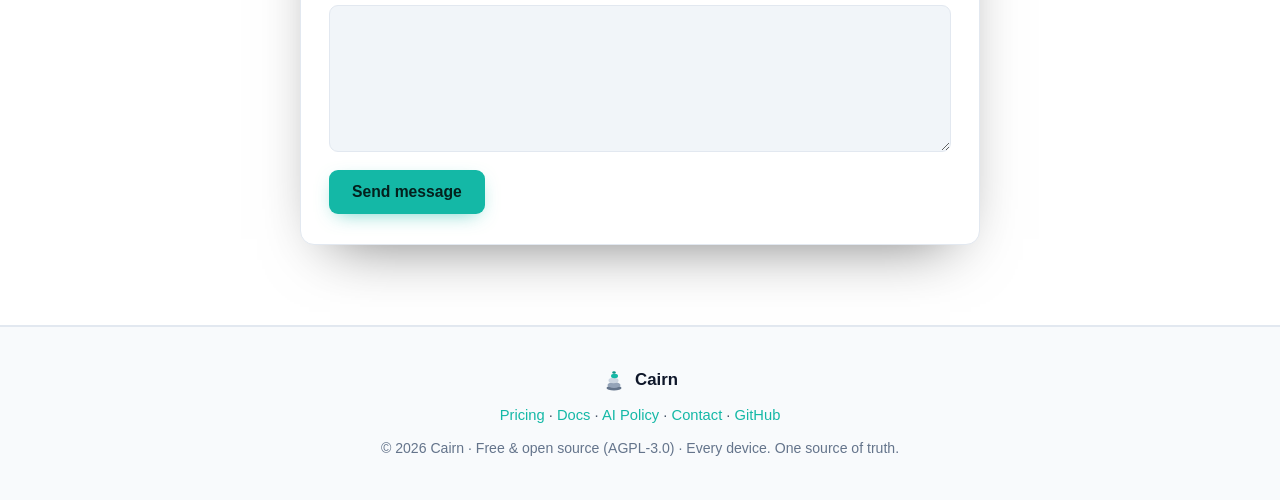
==== commit 9e0202af: "site: migrate to cairn.dosanjhlabs.com + AI-crawler policy (welcome answer AI, reserve training) Cai" ====
--- a/site/index.html
+++ b/site/index.html
@@ -7,7 +7,7 @@
   <meta name="referrer" content="strict-origin-when-cross-origin">
   <title>Snipe-IT Reconciliation &amp; Device Sync Tool | Cairn</title>
   <meta name="description" content="Cairn is a free, open-source Snipe-IT reconciliation tool. Sync device inventory from 12+ MDM and EDR sources — Jamf, Intune, CrowdStrike — into one source of truth, and run a drift report that shows where your CMDB disagrees with reality.">
-  <link rel="canonical" href="https://dosanjhlabs.com/cairn/">
+  <link rel="canonical" href="https://cairn.dosanjhlabs.com/">
   <meta name="robots" content="index, follow, max-image-preview:large, max-snippet:-1">
   <meta name="keywords" content="Snipe-IT integration, Snipe-IT sync, device reconciliation, asset reconciliation, IT asset management, drift report, CMDB drift, Jamf to Snipe-IT, Intune Snipe-IT sync, MDM EDR inventory sync, CrowdStrike asset sync, GLPI, NetBox, network discovery, open source asset management, fleet reconciliation tool">
   <meta name="theme-color" content="#0a0f1c">
@@ -25,8 +25,8 @@
   <meta property="og:site_name" content="Cairn">
   <meta property="og:title" content="Snipe-IT Reconciliation &amp; Device Sync Tool | Cairn">
   <meta property="og:description" content="Cairn is a free, open-source Snipe-IT reconciliation tool. Sync device inventory from 12+ MDM and EDR sources into one source of truth.">
-  <meta property="og:url" content="https://dosanjhlabs.com/cairn/">
-  <meta property="og:image" content="https://dosanjhlabs.com/cairn/assets/og-image.png">
+  <meta property="og:url" content="https://cairn.dosanjhlabs.com/">
+  <meta property="og:image" content="https://cairn.dosanjhlabs.com/assets/og-image.png">
   <meta property="og:image:width" content="1200">
   <meta property="og:image:height" content="630">
   <meta property="og:image:alt" content="Cairn — Snipe-IT device reconciliation, automated.">
@@ -34,7 +34,7 @@
   <meta name="twitter:card" content="summary_large_image">
   <meta name="twitter:title" content="Snipe-IT Reconciliation &amp; Device Sync Tool | Cairn">
   <meta name="twitter:description" content="Free, open-source Snipe-IT reconciliation tool. Sync 12+ MDM and EDR sources into one source of truth.">
-  <meta name="twitter:image" content="https://dosanjhlabs.com/cairn/assets/og-image.png">
+  <meta name="twitter:image" content="https://cairn.dosanjhlabs.com/assets/og-image.png">
 
   <script type="application/ld+json">
   {
@@ -46,13 +46,13 @@
         "applicationCategory": "BusinessApplication",
         "applicationSubCategory": "IT Asset Management",
         "operatingSystem": "Linux, Windows, macOS",
-        "url": "https://dosanjhlabs.com/cairn/",
+        "url": "https://cairn.dosanjhlabs.com/",
         "downloadUrl": "https://github.com/jsdosanj/cairn/releases",
-        "softwareHelp": "https://dosanjhlabs.com/cairn/docs.html",
+        "softwareHelp": "https://cairn.dosanjhlabs.com/docs.html",
         "description": "Cairn is a free, open-source device and asset reconciliation tool that pulls device inventory from 12+ MDM and EDR sources (Jamf, Intune, Kandji, JumpCloud, CrowdStrike, Defender, Sophos and more) and syncs one reconciled source of truth into Snipe-IT.",
         "license": "https://www.gnu.org/licenses/agpl-3.0.html",
         "isAccessibleForFree": true,
-        "image": "https://dosanjhlabs.com/cairn/assets/og-image.png",
+        "image": "https://cairn.dosanjhlabs.com/assets/og-image.png",
         "offers": {
           "@type": "Offer",
           "price": "0",
@@ -71,16 +71,21 @@
         "codeRepository": "https://github.com/jsdosanj/cairn",
         "license": "https://www.gnu.org/licenses/agpl-3.0.html",
         "programmingLanguage": "Go",
-        "url": "https://dosanjhlabs.com/cairn/"
+        "url": "https://cairn.dosanjhlabs.com/"
       },
       {
         "@type": "Organization",
         "name": "Cairn",
-        "url": "https://dosanjhlabs.com/cairn/",
-        "logo": "https://dosanjhlabs.com/cairn/assets/apple-touch-icon.png",
+        "url": "https://cairn.dosanjhlabs.com/",
+        "logo": "https://cairn.dosanjhlabs.com/assets/apple-touch-icon.png",
         "sameAs": [
           "https://github.com/jsdosanj/cairn"
         ]
+      },
+      {
+        "@type": "WebSite",
+        "name": "Cairn",
+        "url": "https://cairn.dosanjhlabs.com/"
       }
     ]
   }
@@ -469,7 +474,7 @@
             <input type="hidden" name="_template" value="table">
             <input type="hidden" name="_captcha" value="false">
             <input type="hidden" name="_autoresponse" value="Thanks for reaching out about Cairn — we've received your message and someone will be in touch shortly. — Cairn, a Dosanjh Labs project">
-            <input type="hidden" name="_next" value="https://dosanjhlabs.com/cairn/?sent=1#contact">
+            <input type="hidden" name="_next" value="https://cairn.dosanjhlabs.com/?sent=1#contact">
             <input type="hidden" name="Source" value="Cairn">
             <input type="text" name="_honey" style="display:none" tabindex="-1" autocomplete="off">
 
@@ -545,6 +550,7 @@
       <p class="footer__meta">
         <a href="pricing.html">Pricing</a> ·
         <a href="docs.html">Docs</a> ·
+        <a href="ai-policy.html">AI Policy</a> ·
         <a href="#contact">Contact</a> ·
         <a href="https://github.com/jsdosanj/cairn" target="_blank" rel="noopener">GitHub</a>
       </p>
